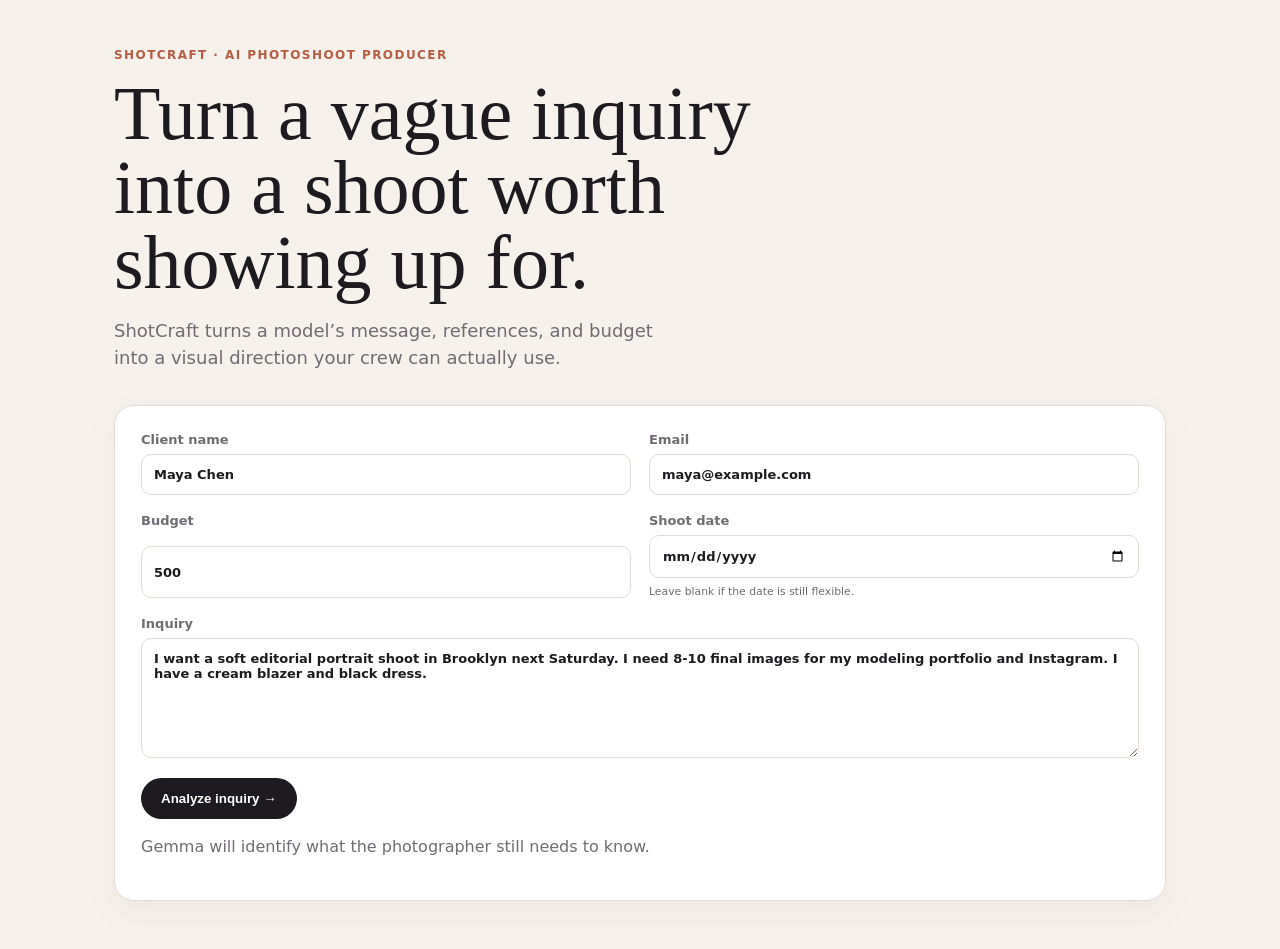
==== static/index.html @ bf741c47 "Build ShotCraft end-to-end inquiry and planning flow" ====
<!doctype html>
<html lang="en">
<head>
  <meta charset="utf-8"><meta name="viewport" content="width=device-width,initial-scale=1">
  <title>ShotCraft — from inquiry to shoot</title>
  <style>
    :root{--ink:#1d1b20;--muted:#716b73;--cream:#f6f1eb;--accent:#b75d42;--line:#e5ddd5}
    *{box-sizing:border-box}body{margin:0;background:var(--cream);color:var(--ink);font:16px system-ui,-apple-system,sans-serif}
    main{max-width:1100px;margin:auto;padding:48px 24px}.eyebrow{color:var(--accent);font-weight:700;letter-spacing:.12em;text-transform:uppercase;font-size:12px}
    h1{font:clamp(42px,7vw,76px) Georgia,serif;line-height:.98;max-width:700px;margin:14px 0}.lead{color:var(--muted);max-width:570px;font-size:18px;line-height:1.5}
    .panel{background:#fff;border:1px solid var(--line);border-radius:20px;padding:26px;margin-top:34px;box-shadow:0 12px 35px #5c39200d}.grid{display:grid;grid-template-columns:1fr 1fr;gap:18px}label{display:grid;gap:7px;color:var(--muted);font-size:13px;font-weight:600}input,textarea{border:1px solid var(--line);border-radius:10px;padding:12px;font:inherit;color:var(--ink)}textarea{min-height:120px;resize:vertical}.full{grid-column:1/-1}
    button{border:0;border-radius:999px;background:var(--ink);color:#fff;padding:13px 20px;font-weight:700;cursor:pointer;margin-top:20px}button:disabled{opacity:.55}.status{margin:18px 0;color:var(--muted)}.results{display:none}.tiles{display:grid;grid-template-columns:repeat(2,1fr);gap:16px}.tile{border-radius:14px;overflow:hidden;background:#eee}.tile img{display:block;width:100%;aspect-ratio:1;object-fit:cover}.tile figcaption{padding:12px;background:#fff;font-weight:650}.brief{white-space:pre-wrap;color:var(--muted);line-height:1.5}
    @media(max-width:700px){.grid,.tiles{grid-template-columns:1fr}.full{grid-column:auto}}
  </style>
</head>
<body><main>
  <div class="eyebrow">ShotCraft · AI photoshoot producer</div>
  <h1>Turn a vague inquiry into a shoot worth showing up for.</h1>
  <p class="lead">ShotCraft turns a model’s message, references, and budget into a visual direction your crew can actually use.</p>
  <section class="panel">
    <div class="grid"><label>Client name<input id="name" value="Maya Chen"></label><label>Email<input id="email" value="maya@example.com" type="email"></label><label>Budget<input id="budget" value="500" type="number"></label><label>Shoot date<input id="date" type="date"><small style="color:var(--muted);font-weight:400">Leave blank if the date is still flexible.</small></label><label class="full">Inquiry<textarea id="message">I want a soft editorial portrait shoot in Brooklyn next Saturday. I need 8-10 final images for my modeling portfolio and Instagram. I have a cream blazer and black dress.</textarea></label></div>
    <button id="go">Analyze inquiry →</button><div class="status" id="status">Gemma will identify what the photographer still needs to know.</div>
    <div id="questions" style="display:none;margin-top:18px"><div id="questionList" style="color:var(--muted);line-height:1.6;margin-bottom:12px"></div><label>Client answers<textarea id="answers" placeholder="Answer the questions above, or add any extra details…"></textarea></label><button id="continue">Create brief and moodboard →</button></div>
  </section>
  <section class="panel results" id="results"><div class="eyebrow">Your visual direction</div><h2 id="title"></h2><p class="brief" id="summary"></p><div class="tiles" id="tiles"></div></section>
  <section class="panel" id="briefReview" style="display:none"><div class="eyebrow">Review before rendering</div><h2 id="briefTitle"></h2><p class="brief" id="briefText"></p><button id="approve">Approve and generate moodboard →</button></section>
</main><script>
const $=id=>document.getElementById(id); let inquiry, analysis;
async function analyze(){ $('go').disabled=true;$('status').textContent='Analyzing the inquiry…'; inquiry={client_name:$('name').value,client_email:$('email').value,message:$('message').value,budget:Number($('budget').value)||null,shoot_date:$('date').value||null,reference_images:[]}; try{const r=await fetch('/api/inquiries/analyze',{method:'POST',headers:{'Content-Type':'application/json'},body:JSON.stringify(inquiry)});if(!r.ok)throw Error(await r.text());analysis=await r.json();const qs=analysis.questions?.length?analysis.questions:analysis.missing_information; $('status').textContent=analysis.summary; $('questions').style.display='block'; $('questionList').innerHTML=qs.length?'<strong>ShotCraft needs to clarify:</strong><ol>'+qs.map(q=>`<li>${q}</li>`).join('')+'</ol>':'<strong>No clarification needed.</strong>'; $('answers').placeholder=qs.length?'Answer the questions above, or add any extra details…':'Add any final details for the photographer…'; $('go').style.display='none'}catch(e){$('status').textContent='Could not analyze: '+e.message;$('go').disabled=false}}
let creativeBrief;
async function build(){ $('continue').disabled=true;$('status').textContent='Creating your creative brief…'; const client_answers={details:$('answers').value}; try{const b=await fetch('/api/inquiries/brief',{method:'POST',headers:{'Content-Type':'application/json'},body:JSON.stringify({inquiry,client_answers})});if(!b.ok)throw Error(await b.text());creativeBrief=await b.json();$('briefTitle').textContent=creativeBrief.concept_name;$('briefText').textContent=`${creativeBrief.creative_summary}\n\nLocation: ${creativeBrief.location_direction}\nLighting: ${creativeBrief.lighting_direction}\nPosing: ${creativeBrief.posing_direction}\nWardrobe: ${creativeBrief.wardrobe_direction}\nDeliverables: ${creativeBrief.deliverables.join(', ')}\nBudget: ${creativeBrief.budget_notes}`;$('briefReview').style.display='block';$('questions').style.display='none';$('status').textContent='Review the brief, then approve it to render images.'}catch(e){$('status').textContent='Could not create brief: '+e.message;$('continue').disabled=false}}
async function approve(){ $('approve').disabled=true;$('status').textContent='Rendering four visual references…'; try{const r=await fetch('/api/moodboards/create-and-generate',{method:'POST',headers:{'Content-Type':'application/json'},body:JSON.stringify({brief:creativeBrief})});if(!r.ok)throw Error(await r.text());const d=await r.json();$('title').textContent=d.moodboard.title;$('summary').textContent=d.moodboard.creative_direction;$('tiles').innerHTML=d.generated.tiles.map(t=>`<figure class="tile"><img src="${t.image_url}" alt="${t.title}"><figcaption>${t.title}</figcaption></figure>`).join('');$('results').style.display='block';$('status').textContent='Moodboard ready.'}catch(e){$('status').textContent='Could not generate: '+e.message;$('approve').disabled=false}}
$('go').onclick=analyze; $('continue').onclick=build; $('approve').onclick=approve;
</script></body></html>
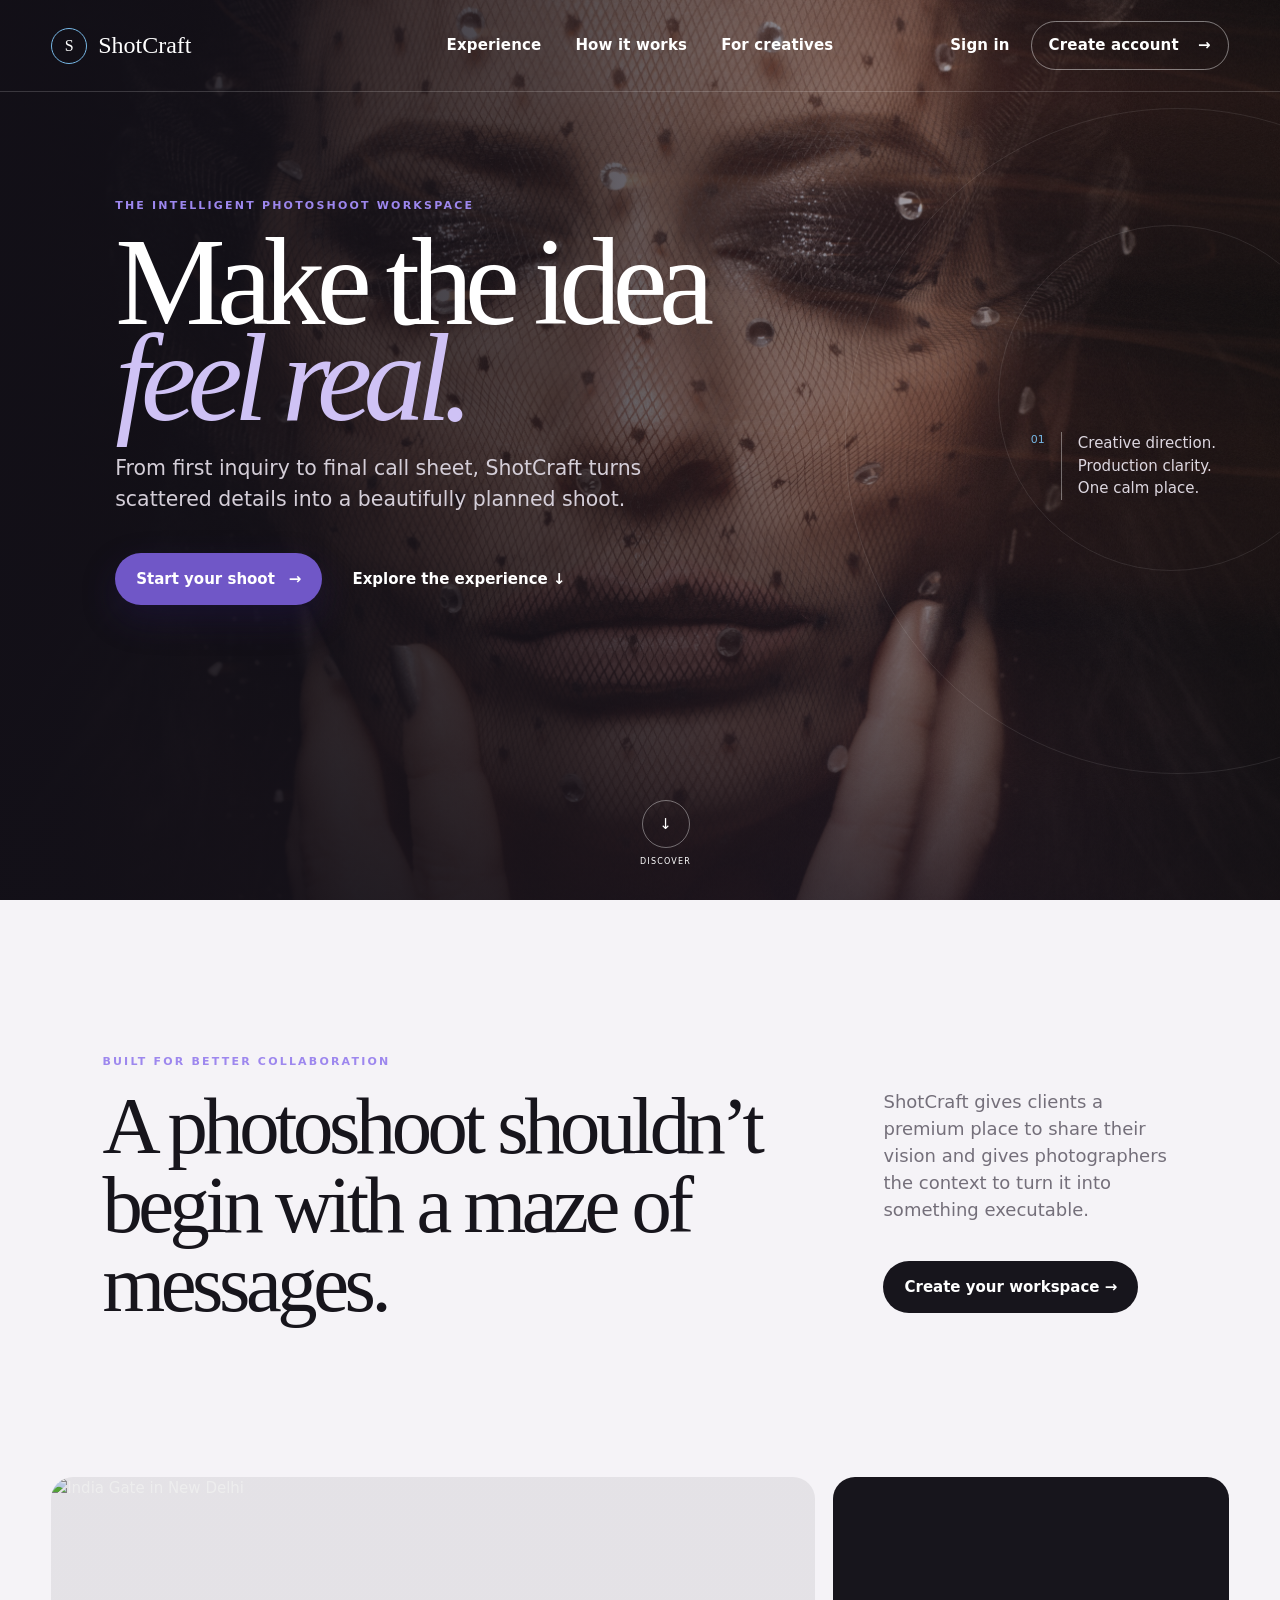
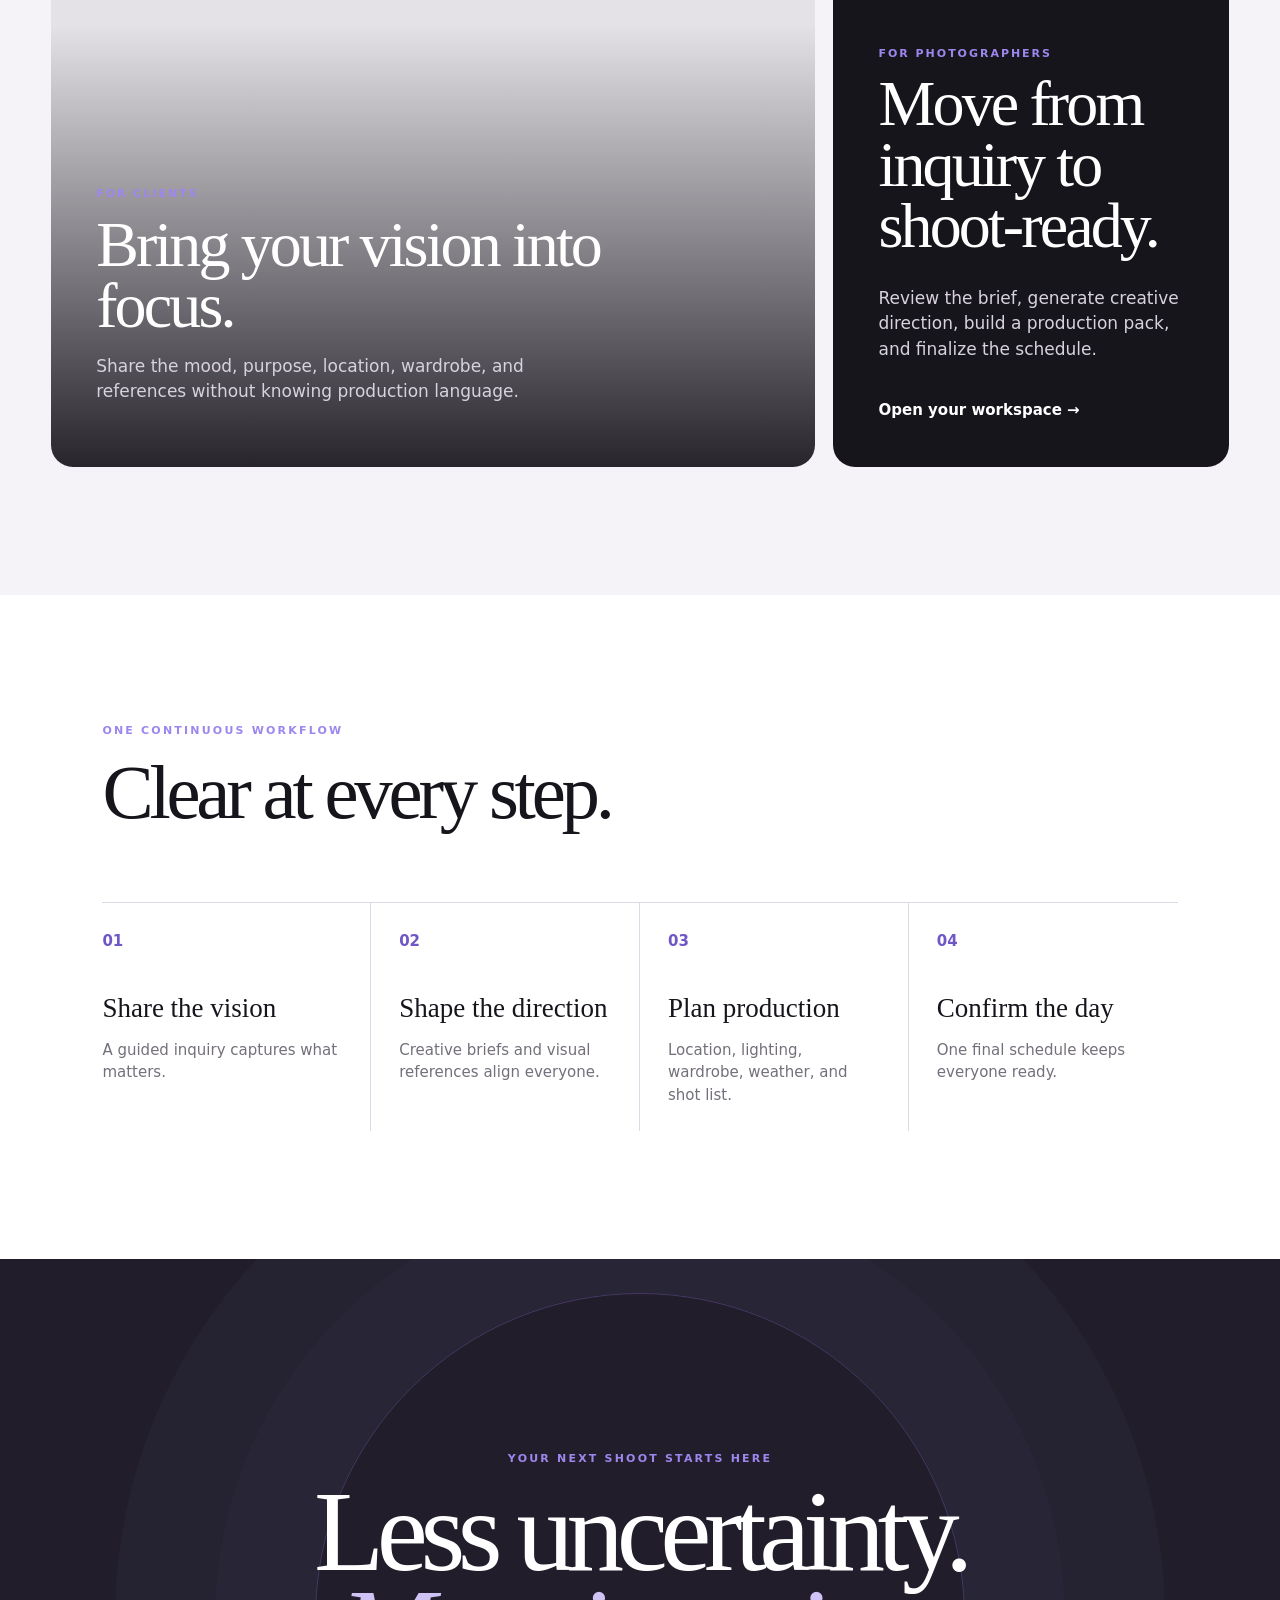
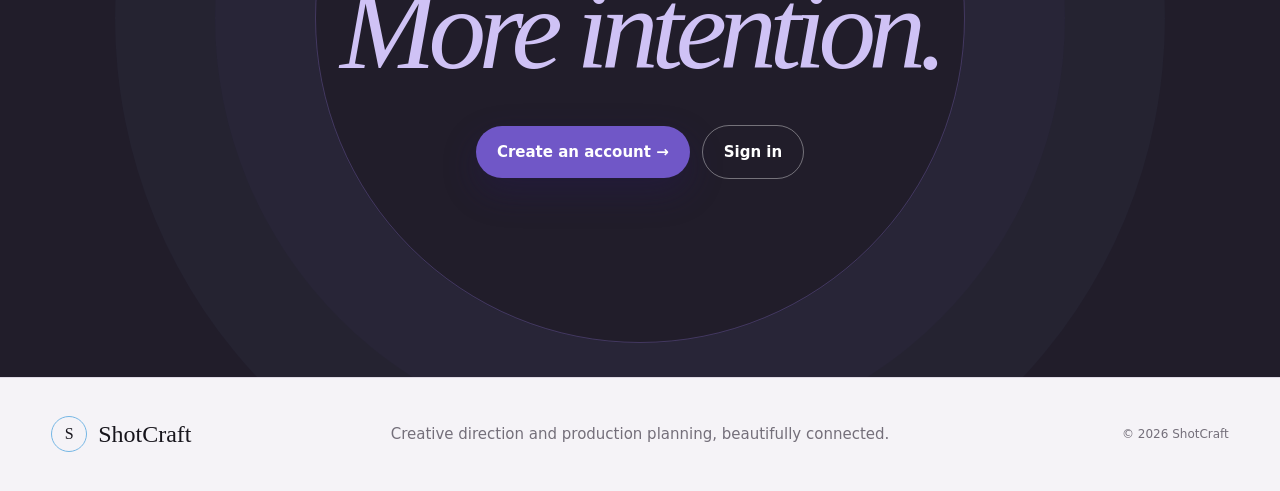
==== commit c4f3e168: "Client and Photographer workspace restructuring with new landing page" ====
--- a/static/index.html
+++ b/static/index.html
@@ -1,34 +1,8 @@
-<!doctype html>
-<html lang="en">
-<head>
-  <meta charset="utf-8"><meta name="viewport" content="width=device-width,initial-scale=1">
-  <title>ShotCraft — from inquiry to shoot</title>
-  <style>
-    :root{--ink:#1d1b20;--muted:#716b73;--cream:#f6f1eb;--accent:#b75d42;--line:#e5ddd5}
-    *{box-sizing:border-box}body{margin:0;background:var(--cream);color:var(--ink);font:16px system-ui,-apple-system,sans-serif}
-    main{max-width:1100px;margin:auto;padding:48px 24px}.eyebrow{color:var(--accent);font-weight:700;letter-spacing:.12em;text-transform:uppercase;font-size:12px}
-    h1{font:clamp(42px,7vw,76px) Georgia,serif;line-height:.98;max-width:700px;margin:14px 0}.lead{color:var(--muted);max-width:570px;font-size:18px;line-height:1.5}
-    .panel{background:#fff;border:1px solid var(--line);border-radius:20px;padding:26px;margin-top:34px;box-shadow:0 12px 35px #5c39200d}.grid{display:grid;grid-template-columns:1fr 1fr;gap:18px}label{display:grid;gap:7px;color:var(--muted);font-size:13px;font-weight:600}input,textarea{border:1px solid var(--line);border-radius:10px;padding:12px;font:inherit;color:var(--ink)}textarea{min-height:120px;resize:vertical}.full{grid-column:1/-1}
-    button{border:0;border-radius:999px;background:var(--ink);color:#fff;padding:13px 20px;font-weight:700;cursor:pointer;margin-top:20px}button:disabled{opacity:.55}.status{margin:18px 0;color:var(--muted)}.results{display:none}.tiles{display:grid;grid-template-columns:repeat(2,1fr);gap:16px}.tile{border-radius:14px;overflow:hidden;background:#eee}.tile img{display:block;width:100%;aspect-ratio:1;object-fit:cover}.tile figcaption{padding:12px;background:#fff;font-weight:650}.brief{white-space:pre-wrap;color:var(--muted);line-height:1.5}
-    @media(max-width:700px){.grid,.tiles{grid-template-columns:1fr}.full{grid-column:auto}}
-  </style>
-</head>
-<body><main>
-  <div class="eyebrow">ShotCraft · AI photoshoot producer</div>
-  <h1>Turn a vague inquiry into a shoot worth showing up for.</h1>
-  <p class="lead">ShotCraft turns a model’s message, references, and budget into a visual direction your crew can actually use.</p>
-  <section class="panel">
-    <div class="grid"><label>Client name<input id="name" value="Maya Chen"></label><label>Email<input id="email" value="maya@example.com" type="email"></label><label>Budget<input id="budget" value="500" type="number"></label><label>Shoot date<input id="date" type="date"><small style="color:var(--muted);font-weight:400">Leave blank if the date is still flexible.</small></label><label class="full">Inquiry<textarea id="message">I want a soft editorial portrait shoot in Brooklyn next Saturday. I need 8-10 final images for my modeling portfolio and Instagram. I have a cream blazer and black dress.</textarea></label></div>
-    <button id="go">Analyze inquiry →</button><div class="status" id="status">Gemma will identify what the photographer still needs to know.</div>
-    <div id="questions" style="display:none;margin-top:18px"><div id="questionList" style="color:var(--muted);line-height:1.6;margin-bottom:12px"></div><label>Client answers<textarea id="answers" placeholder="Answer the questions above, or add any extra details…"></textarea></label><button id="continue">Create brief and moodboard →</button></div>
-  </section>
-  <section class="panel results" id="results"><div class="eyebrow">Your visual direction</div><h2 id="title"></h2><p class="brief" id="summary"></p><div class="tiles" id="tiles"></div></section>
-  <section class="panel" id="briefReview" style="display:none"><div class="eyebrow">Review before rendering</div><h2 id="briefTitle"></h2><p class="brief" id="briefText"></p><button id="approve">Approve and generate moodboard →</button></section>
-</main><script>
-const $=id=>document.getElementById(id); let inquiry, analysis;
-async function analyze(){ $('go').disabled=true;$('status').textContent='Analyzing the inquiry…'; inquiry={client_name:$('name').value,client_email:$('email').value,message:$('message').value,budget:Number($('budget').value)||null,shoot_date:$('date').value||null,reference_images:[]}; try{const r=await fetch('/api/inquiries/analyze',{method:'POST',headers:{'Content-Type':'application/json'},body:JSON.stringify(inquiry)});if(!r.ok)throw Error(await r.text());analysis=await r.json();const qs=analysis.questions?.length?analysis.questions:analysis.missing_information; $('status').textContent=analysis.summary; $('questions').style.display='block'; $('questionList').innerHTML=qs.length?'<strong>ShotCraft needs to clarify:</strong><ol>'+qs.map(q=>`<li>${q}</li>`).join('')+'</ol>':'<strong>No clarification needed.</strong>'; $('answers').placeholder=qs.length?'Answer the questions above, or add any extra details…':'Add any final details for the photographer…'; $('go').style.display='none'}catch(e){$('status').textContent='Could not analyze: '+e.message;$('go').disabled=false}}
-let creativeBrief;
-async function build(){ $('continue').disabled=true;$('status').textContent='Creating your creative brief…'; const client_answers={details:$('answers').value}; try{const b=await fetch('/api/inquiries/brief',{method:'POST',headers:{'Content-Type':'application/json'},body:JSON.stringify({inquiry,client_answers})});if(!b.ok)throw Error(await b.text());creativeBrief=await b.json();$('briefTitle').textContent=creativeBrief.concept_name;$('briefText').textContent=`${creativeBrief.creative_summary}\n\nLocation: ${creativeBrief.location_direction}\nLighting: ${creativeBrief.lighting_direction}\nPosing: ${creativeBrief.posing_direction}\nWardrobe: ${creativeBrief.wardrobe_direction}\nDeliverables: ${creativeBrief.deliverables.join(', ')}\nBudget: ${creativeBrief.budget_notes}`;$('briefReview').style.display='block';$('questions').style.display='none';$('status').textContent='Review the brief, then approve it to render images.'}catch(e){$('status').textContent='Could not create brief: '+e.message;$('continue').disabled=false}}
-async function approve(){ $('approve').disabled=true;$('status').textContent='Rendering four visual references…'; try{const r=await fetch('/api/moodboards/create-and-generate',{method:'POST',headers:{'Content-Type':'application/json'},body:JSON.stringify({brief:creativeBrief})});if(!r.ok)throw Error(await r.text());const d=await r.json();$('title').textContent=d.moodboard.title;$('summary').textContent=d.moodboard.creative_direction;$('tiles').innerHTML=d.generated.tiles.map(t=>`<figure class="tile"><img src="${t.image_url}" alt="${t.title}"><figcaption>${t.title}</figcaption></figure>`).join('');$('results').style.display='block';$('status').textContent='Moodboard ready.'}catch(e){$('status').textContent='Could not generate: '+e.message;$('approve').disabled=false}}
-$('go').onclick=analyze; $('continue').onclick=build; $('approve').onclick=approve;
-</script></body></html>
+<!doctype html><html lang="en"><head><meta charset="utf-8"><meta name="viewport" content="width=device-width,initial-scale=1"><meta name="description" content="ShotCraft turns a photoshoot idea into a visual direction, production plan, and confirmed session."><title>ShotCraft — Shape the shoot before shoot day</title><link rel="stylesheet" href="/static/landing.css"></head><body>
+<header class="site-header"><a class="logo" href="#top" aria-label="ShotCraft home"><span class="logo-mark">S</span><span>ShotCraft</span></a><nav aria-label="Main navigation"><a href="#experience">Experience</a><a href="#workflow">How it works</a><a href="#for-creatives">For creatives</a></nav><div class="auth-links"><a class="signin" href="/auth?mode=login">Sign in</a><a class="signup" href="/auth?mode=signup">Create account <span>→</span></a></div></header>
+<main id="top"><section class="hero" aria-labelledby="hero-title"><img class="hero-image" src="https://images.unsplash.com/photo-1506146332389-18140dc7b2fb?auto=format&fit=crop&w=2200&q=90" alt="Seattle skyline at dusk"><div class="hero-wash"></div><div class="hero-orbit one"></div><div class="hero-orbit two"></div><div class="hero-copy"><p class="eyebrow">The intelligent photoshoot workspace</p><h1 id="hero-title">Make the idea<br><em>feel real.</em></h1><p class="hero-lede">From first inquiry to final call sheet, ShotCraft turns scattered details into a beautifully planned shoot.</p><div class="hero-actions"><a class="button primary" href="/auth?mode=signup">Start your shoot <span>→</span></a><a class="text-link" href="#experience">Explore the experience <span>↓</span></a></div></div><aside class="hero-note"><span>01</span><p>Creative direction.<br>Production clarity.<br>One calm place.</p></aside><a class="scroll" href="#experience" aria-label="Scroll to discover"><span>↓</span><small>Discover</small></a></section>
+<section class="statement" id="experience"><div><p class="eyebrow">Built for better collaboration</p><h2>A photoshoot shouldn’t begin with a maze of messages.</h2></div><div class="statement-copy"><p>ShotCraft gives clients a premium place to share their vision and gives photographers the context to turn it into something executable.</p><a class="button dark" href="/auth?mode=signup">Create your workspace →</a></div></section>
+<section class="feature-grid" id="for-creatives"><article class="feature feature-photo"><img src="https://images.unsplash.com/photo-1587474260584-136574528ed5?auto=format&fit=crop&w=1400&q=88" alt="India Gate in New Delhi"><div class="shade"></div><div><span>For clients</span><h3>Bring your vision into focus.</h3><p>Share the mood, purpose, location, wardrobe, and references without knowing production language.</p></div></article><article class="feature feature-ink"><span>For photographers</span><h3>Move from inquiry to shoot-ready.</h3><p>Review the brief, generate creative direction, build a production pack, and finalize the schedule.</p><a href="/auth?mode=login">Open your workspace →</a></article></section>
+<section class="workflow" id="workflow"><div class="workflow-head"><div><p class="eyebrow">One continuous workflow</p><h2>Clear at every step.</h2></div></div><ol><li><b>01</b><h3>Share the vision</h3><p>A guided inquiry captures what matters.</p></li><li><b>02</b><h3>Shape the direction</h3><p>Creative briefs and visual references align everyone.</p></li><li><b>03</b><h3>Plan production</h3><p>Location, lighting, wardrobe, weather, and shot list.</p></li><li><b>04</b><h3>Confirm the day</h3><p>One final schedule keeps everyone ready.</p></li></ol></section>
+<section class="closing"><div class="closing-ring"></div><p class="eyebrow">Your next shoot starts here</p><h2>Less uncertainty.<br><em>More intention.</em></h2><div><a class="button primary" href="/auth?mode=signup">Create an account →</a><a class="button ghost" href="/auth?mode=login">Sign in</a></div></section></main>
+<footer><a class="logo" href="#top"><span class="logo-mark">S</span><span>ShotCraft</span></a><p>Creative direction and production planning, beautifully connected.</p><span>© 2026 ShotCraft</span></footer></body></html>
--- a/static/landing.css
+++ b/static/landing.css
@@ -0,0 +1,3 @@
+:root{--ink:#17151c;--paper:#f5f3f7;--white:#fff;--iris:#7057c7;--iris-light:#9d87ee;--sky:#76b7e5;--muted:#746f7a;--line:#ded9e4}*{box-sizing:border-box}html{scroll-behavior:smooth}body{margin:0;background:var(--paper);color:var(--ink);font:15px/1.5 Inter,ui-sans-serif,system-ui,sans-serif}.site-header{position:absolute;z-index:10;top:0;left:0;width:100%;height:92px;padding:0 clamp(24px,4vw,70px);display:grid;grid-template-columns:1fr auto 1fr;align-items:center;color:#fff;border-bottom:1px solid #ffffff2b}.logo{display:inline-flex;align-items:center;gap:11px;color:inherit;text-decoration:none;font:500 24px Georgia,serif}.logo-mark{width:36px;height:36px;display:grid;place-items:center;border:1px solid var(--sky);border-radius:50%;font:16px Georgia}.site-header nav{display:flex;gap:34px}.site-header nav a,.auth-links a{color:inherit;text-decoration:none;font-size:12px;font-weight:750}.auth-links{justify-self:end;display:flex;align-items:center;gap:21px}.signup{padding:12px 17px;border:1px solid #ffffff70;border-radius:999px}.signup span,.button span{margin-left:14px}.hero{position:relative;min-height:100svh;overflow:hidden;background:#15131a;color:#fff}.hero-image,.hero-wash{position:absolute;inset:0;width:100%;height:100%}.hero-image{object-fit:cover;filter:saturate(.7)}.hero-wash{background:linear-gradient(90deg,#131018f2 0%,#17121bb8 43%,#21182d5e 73%,#1110169c),linear-gradient(0deg,#121016b5,#1210160d 50%)}.hero-copy{position:relative;z-index:2;width:min(760px,72vw);padding:clamp(180px,22vh,260px) 0 110px clamp(24px,9vw,150px)}.eyebrow{margin:0;color:var(--iris-light);font-size:11px;font-weight:850;letter-spacing:.2em;text-transform:uppercase}.hero h1{margin:19px 0 26px;font:500 clamp(68px,9.7vw,148px)/.78 Georgia,serif;letter-spacing:-.07em}.hero h1 em,.closing h2 em{color:#cfc2f5;font-weight:400}.hero-lede{max-width:560px;color:#d4ced8;font-size:clamp(17px,1.6vw,22px)}.hero-actions{display:flex;align-items:center;gap:30px;margin-top:38px}.button{display:inline-flex;align-items:center;justify-content:center;padding:15px 21px;border-radius:999px;text-decoration:none;font-weight:800}.button.primary{background:var(--iris);color:#fff;box-shadow:0 14px 35px #26175955}.button.primary:hover{background:#5b43b1}.text-link{color:#fff;text-decoration:none;font-weight:700}.hero-note{position:absolute;right:clamp(25px,5vw,75px);top:48%;z-index:2;display:flex;gap:16px;color:#ddd7e0}.hero-note span{color:var(--sky);font-size:11px}.hero-note p{margin:0;padding-left:16px;border-left:1px solid #ffffff60}.scroll{position:absolute;z-index:2;bottom:32px;left:50%;display:grid;place-items:center;color:#fff;text-decoration:none}.scroll span{width:48px;height:48px;display:grid;place-items:center;border:1px solid #ffffff60;border-radius:50%}.scroll small{margin-top:8px;text-transform:uppercase;letter-spacing:.15em;font-size:8px}.hero-orbit{position:absolute;border:1px solid #ffffff17;border-radius:50%}.hero-orbit.one{width:52vw;height:52vw;right:-18vw;top:12vh}.hero-orbit.two{width:27vw;height:27vw;right:-5vw;top:25vh}.statement{padding:clamp(85px,12vw,170px) max(24px,8vw);display:grid;grid-template-columns:1.5fr .65fr;gap:8vw;align-items:end}.statement h2{max-width:890px;margin:16px 0 0;font:500 clamp(45px,6.3vw,92px)/.98 Georgia;letter-spacing:-.055em}.statement-copy{padding-bottom:10px}.statement-copy p{color:var(--muted);font-size:18px}.button.dark{margin-top:20px;background:var(--ink);color:#fff}.feature-grid{padding:0 max(24px,4vw) clamp(90px,10vw,150px);display:grid;grid-template-columns:1.45fr .75fr;gap:18px}.feature{position:relative;min-height:590px;border-radius:22px;overflow:hidden;padding:45px;display:flex;flex-direction:column;justify-content:flex-end}.feature-photo{color:#fff}.feature-photo img,.feature-photo .shade{position:absolute;inset:0;width:100%;height:100%}.feature-photo img{object-fit:cover}.feature-photo .shade{background:linear-gradient(0deg,#131018e8,#13101813 75%)}.feature>div{position:relative}.feature span{color:var(--iris-light);font-size:11px;font-weight:850;letter-spacing:.18em;text-transform:uppercase}.feature h3{max-width:650px;margin:12px 0;font:500 clamp(40px,5vw,72px)/.95 Georgia;letter-spacing:-.045em}.feature p{max-width:520px;color:#d8d2dc;font-size:17px}.feature-ink{background:var(--ink);color:#fff}.feature-ink a{margin-top:20px;color:#fff;text-decoration:none;font-weight:800}.workflow{padding:clamp(85px,10vw,140px) max(24px,8vw);background:#fff}.workflow h2{margin:10px 0 0;font:500 clamp(48px,6vw,82px) Georgia;letter-spacing:-.055em}.workflow ol{list-style:none;padding:0;margin:65px 0 0;display:grid;grid-template-columns:repeat(4,1fr);border-top:1px solid var(--line)}.workflow li{padding:27px 28px 10px 0;border-right:1px solid var(--line)}.workflow li+li{padding-left:28px}.workflow li:last-child{border-right:0}.workflow li b{color:var(--iris)}.workflow li h3{font:500 27px Georgia;margin:40px 0 12px}.workflow li p{color:var(--muted)}.closing{position:relative;overflow:hidden;padding:clamp(110px,15vw,210px) 24px;text-align:center;background:#211d2a;color:#fff}.closing h2{position:relative;margin:15px 0 40px;font:500 clamp(65px,9vw,130px)/.85 Georgia;letter-spacing:-.065em}.closing .button{margin:6px}.button.ghost{border:1px solid #ffffff60;color:#fff}.closing-ring{position:absolute;width:650px;height:650px;left:calc(50% - 325px);top:calc(50% - 325px);border:1px solid #9178dd4d;border-radius:50%;box-shadow:0 0 0 100px #7057c70a,0 0 0 200px #76b7e50a}footer{padding:30px max(24px,4vw);display:grid;grid-template-columns:1fr auto 1fr;align-items:center;border-top:1px solid var(--line)}footer p{color:var(--muted)}footer>span{justify-self:end;color:var(--muted);font-size:12px}@media(max-width:850px){.site-header{grid-template-columns:1fr auto;height:75px}.site-header nav{display:none}.auth-links .signin{display:none}.hero-copy{width:100%;padding-left:24px;padding-right:24px}.hero-note{display:none}.statement,.feature-grid{grid-template-columns:1fr}.feature{min-height:500px}.workflow ol{grid-template-columns:1fr 1fr}.workflow li:nth-child(2){border-right:0}.workflow li:nth-child(-n+2){border-bottom:1px solid var(--line)}footer{grid-template-columns:1fr;gap:12px}footer>span{justify-self:start}}@media(max-width:560px){.hero h1{font-size:64px}.hero-actions{align-items:flex-start;flex-direction:column}.statement{padding-left:24px;padding-right:24px}.statement h2{font-size:48px}.feature{padding:28px;min-height:440px}.workflow ol{grid-template-columns:1fr}.workflow li,.workflow li+li{padding:24px 0;border-right:0;border-bottom:1px solid var(--line)}.workflow li h3{margin-top:18px}.closing h2{font-size:61px}}
+/* Refined landing hero and more legible primary navigation. */
+.site-header nav a,.auth-links a{font-size:15px;letter-spacing:.01em}.hero-image{content:url('/static/landing/pexels-inna-mykytas-16763015.jpg');object-position:center 38%}
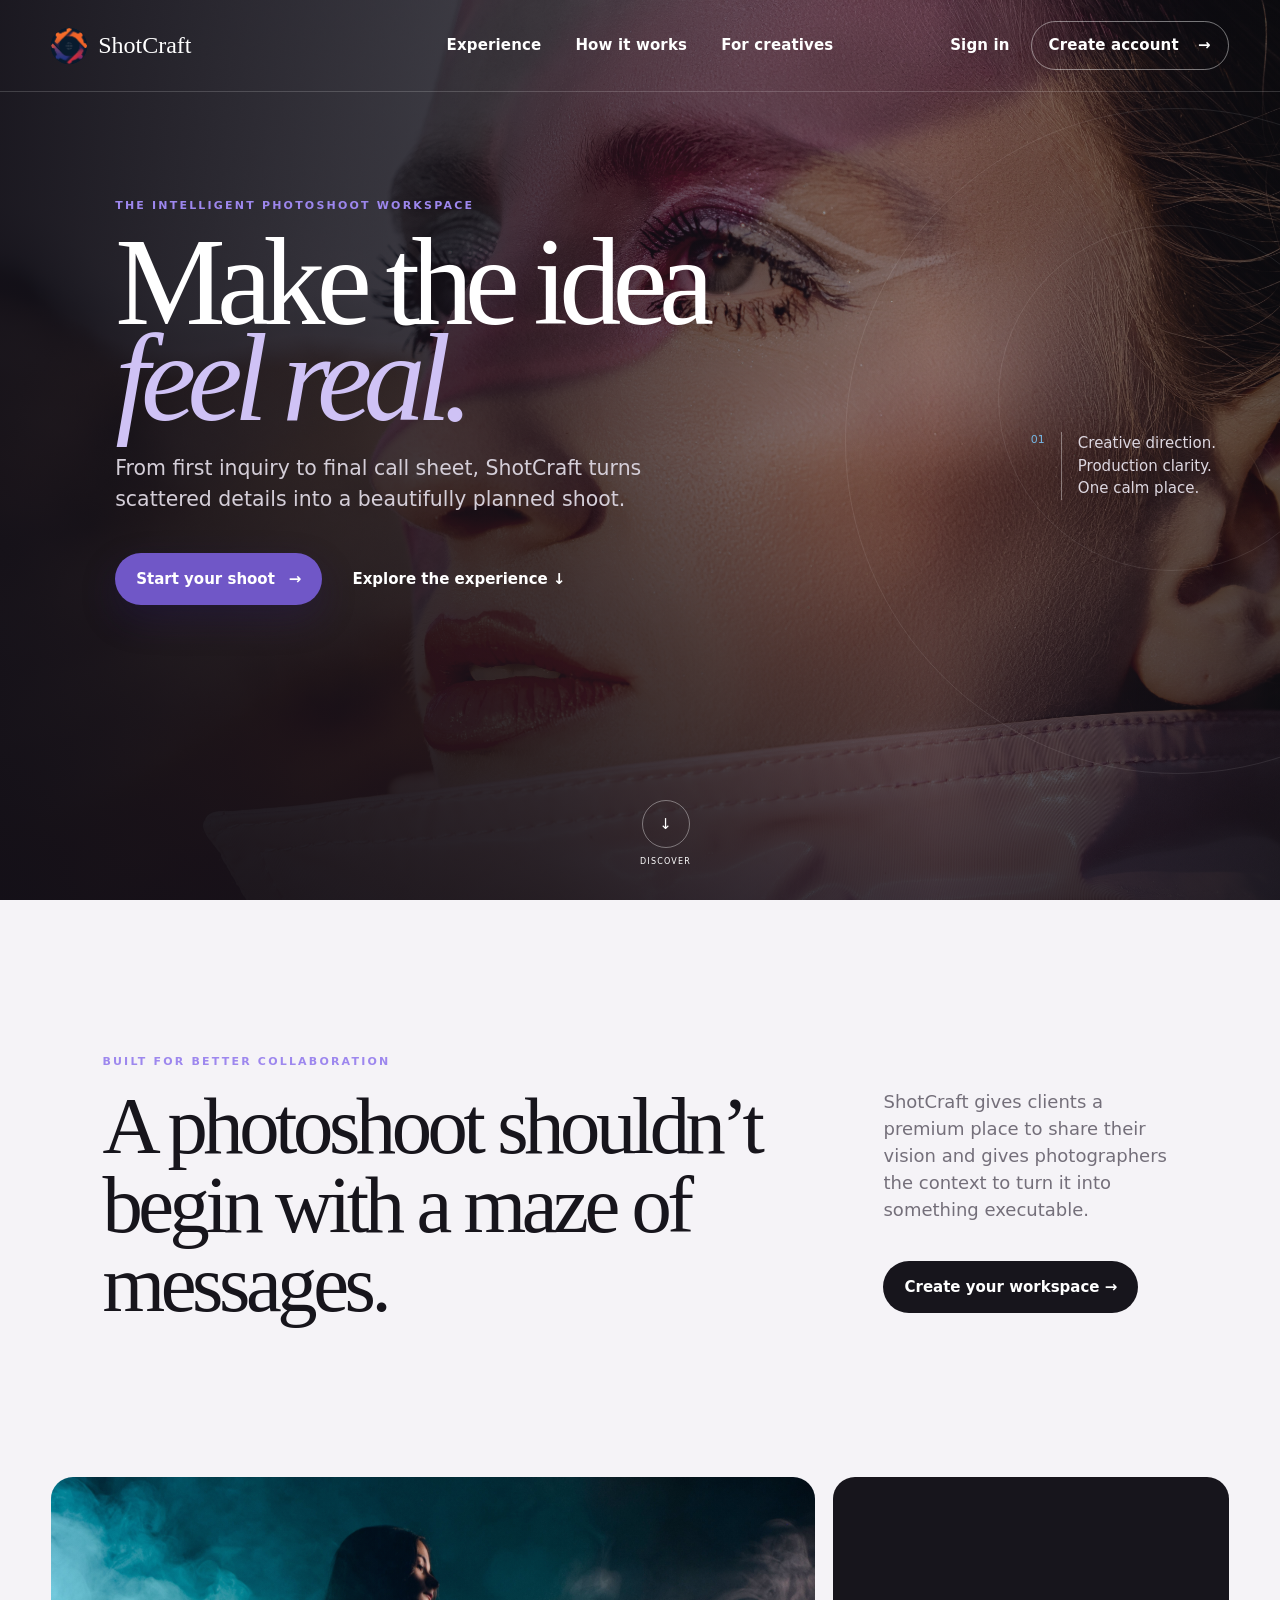
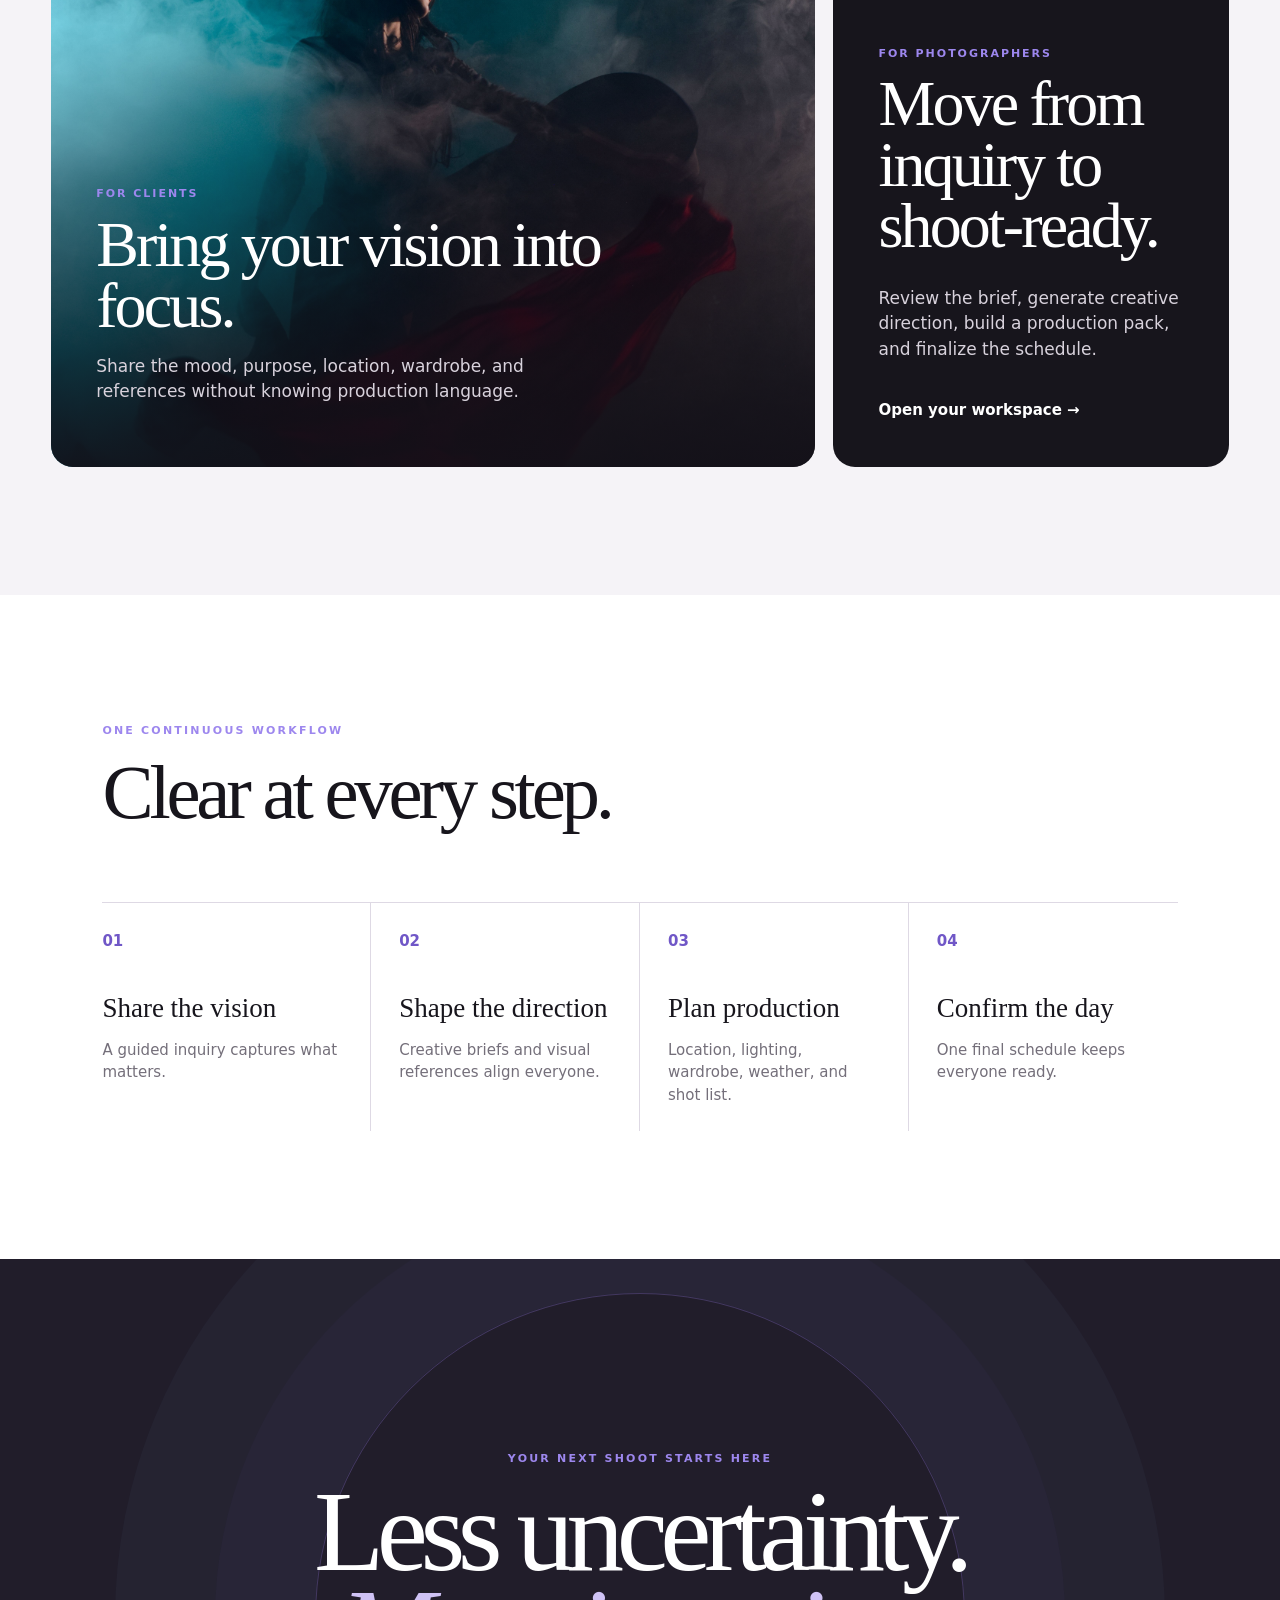
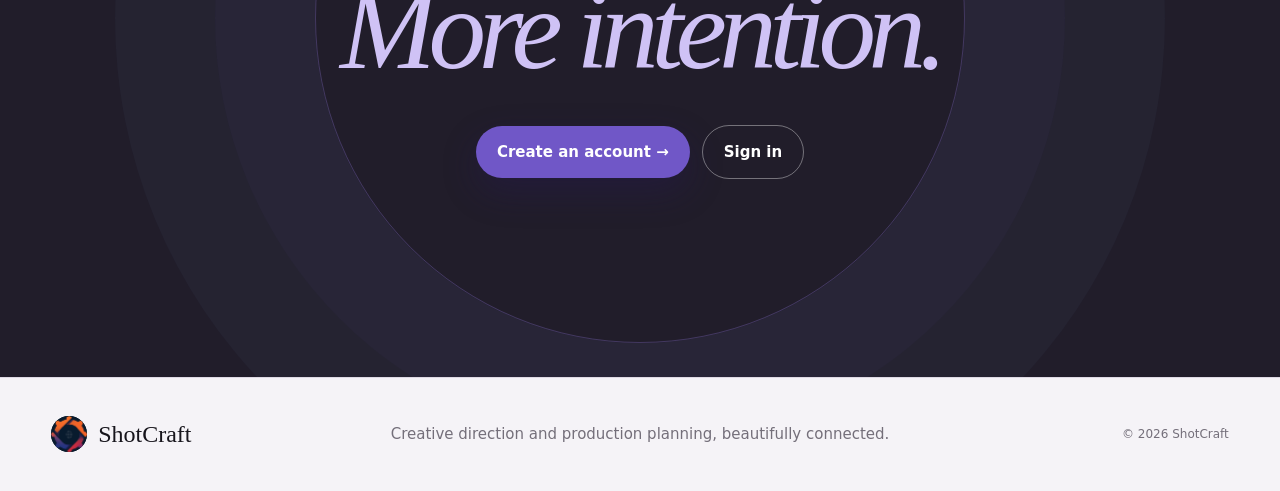
==== commit e59e585e: "UI polish and features merge, improved user experience and AI produer" ====
--- a/static/index.html
+++ b/static/index.html
@@ -1,8 +1,8 @@
-<!doctype html><html lang="en"><head><meta charset="utf-8"><meta name="viewport" content="width=device-width,initial-scale=1"><meta name="description" content="ShotCraft turns a photoshoot idea into a visual direction, production plan, and confirmed session."><title>ShotCraft — Shape the shoot before shoot day</title><link rel="stylesheet" href="/static/landing.css"></head><body>
-<header class="site-header"><a class="logo" href="#top" aria-label="ShotCraft home"><span class="logo-mark">S</span><span>ShotCraft</span></a><nav aria-label="Main navigation"><a href="#experience">Experience</a><a href="#workflow">How it works</a><a href="#for-creatives">For creatives</a></nav><div class="auth-links"><a class="signin" href="/auth?mode=login">Sign in</a><a class="signup" href="/auth?mode=signup">Create account <span>→</span></a></div></header>
+<!doctype html><html lang="en"><head><meta charset="utf-8"><meta name="viewport" content="width=device-width,initial-scale=1"><meta name="description" content="ShotCraft turns a photoshoot idea into a visual direction, production plan, and confirmed session."><title>ShotCraft — Shape the shoot before shoot day</title><link rel="stylesheet" href="/static/landing.css"><style>.logo-mark.logo-image{position:relative;overflow:hidden;border:0;background:#071a2a;isolation:isolate}.logo-mark.logo-image img{position:absolute;top:50%;left:50%;display:block;width:172%;height:172%;max-width:none;object-fit:cover;transform:translate(-50%,-50%)}</style></head><body>
+<header class="site-header"><a class="logo" href="#top" aria-label="ShotCraft home"><span class="logo-mark logo-image"><img src="/static/brand/shotcraft-mark.png" alt=""></span><span>ShotCraft</span></a><nav aria-label="Main navigation"><a href="#experience">Experience</a><a href="#workflow">How it works</a><a href="#for-creatives">For creatives</a></nav><div class="auth-links"><a class="signin" href="/auth?mode=login">Sign in</a><a class="signup" href="/auth?mode=signup">Create account <span>→</span></a></div></header>
 <main id="top"><section class="hero" aria-labelledby="hero-title"><img class="hero-image" src="https://images.unsplash.com/photo-1506146332389-18140dc7b2fb?auto=format&fit=crop&w=2200&q=90" alt="Seattle skyline at dusk"><div class="hero-wash"></div><div class="hero-orbit one"></div><div class="hero-orbit two"></div><div class="hero-copy"><p class="eyebrow">The intelligent photoshoot workspace</p><h1 id="hero-title">Make the idea<br><em>feel real.</em></h1><p class="hero-lede">From first inquiry to final call sheet, ShotCraft turns scattered details into a beautifully planned shoot.</p><div class="hero-actions"><a class="button primary" href="/auth?mode=signup">Start your shoot <span>→</span></a><a class="text-link" href="#experience">Explore the experience <span>↓</span></a></div></div><aside class="hero-note"><span>01</span><p>Creative direction.<br>Production clarity.<br>One calm place.</p></aside><a class="scroll" href="#experience" aria-label="Scroll to discover"><span>↓</span><small>Discover</small></a></section>
 <section class="statement" id="experience"><div><p class="eyebrow">Built for better collaboration</p><h2>A photoshoot shouldn’t begin with a maze of messages.</h2></div><div class="statement-copy"><p>ShotCraft gives clients a premium place to share their vision and gives photographers the context to turn it into something executable.</p><a class="button dark" href="/auth?mode=signup">Create your workspace →</a></div></section>
 <section class="feature-grid" id="for-creatives"><article class="feature feature-photo"><img src="https://images.unsplash.com/photo-1587474260584-136574528ed5?auto=format&fit=crop&w=1400&q=88" alt="India Gate in New Delhi"><div class="shade"></div><div><span>For clients</span><h3>Bring your vision into focus.</h3><p>Share the mood, purpose, location, wardrobe, and references without knowing production language.</p></div></article><article class="feature feature-ink"><span>For photographers</span><h3>Move from inquiry to shoot-ready.</h3><p>Review the brief, generate creative direction, build a production pack, and finalize the schedule.</p><a href="/auth?mode=login">Open your workspace →</a></article></section>
 <section class="workflow" id="workflow"><div class="workflow-head"><div><p class="eyebrow">One continuous workflow</p><h2>Clear at every step.</h2></div></div><ol><li><b>01</b><h3>Share the vision</h3><p>A guided inquiry captures what matters.</p></li><li><b>02</b><h3>Shape the direction</h3><p>Creative briefs and visual references align everyone.</p></li><li><b>03</b><h3>Plan production</h3><p>Location, lighting, wardrobe, weather, and shot list.</p></li><li><b>04</b><h3>Confirm the day</h3><p>One final schedule keeps everyone ready.</p></li></ol></section>
 <section class="closing"><div class="closing-ring"></div><p class="eyebrow">Your next shoot starts here</p><h2>Less uncertainty.<br><em>More intention.</em></h2><div><a class="button primary" href="/auth?mode=signup">Create an account →</a><a class="button ghost" href="/auth?mode=login">Sign in</a></div></section></main>
-<footer><a class="logo" href="#top"><span class="logo-mark">S</span><span>ShotCraft</span></a><p>Creative direction and production planning, beautifully connected.</p><span>© 2026 ShotCraft</span></footer></body></html>
+<footer><a class="logo" href="#top"><span class="logo-mark logo-image"><img src="/static/brand/shotcraft-mark.png" alt=""></span><span>ShotCraft</span></a><p>Creative direction and production planning, beautifully connected.</p><span>© 2026 ShotCraft</span></footer></body></html>
--- a/static/landing.css
+++ b/static/landing.css
@@ -1,3 +1,5 @@
 :root{--ink:#17151c;--paper:#f5f3f7;--white:#fff;--iris:#7057c7;--iris-light:#9d87ee;--sky:#76b7e5;--muted:#746f7a;--line:#ded9e4}*{box-sizing:border-box}html{scroll-behavior:smooth}body{margin:0;background:var(--paper);color:var(--ink);font:15px/1.5 Inter,ui-sans-serif,system-ui,sans-serif}.site-header{position:absolute;z-index:10;top:0;left:0;width:100%;height:92px;padding:0 clamp(24px,4vw,70px);display:grid;grid-template-columns:1fr auto 1fr;align-items:center;color:#fff;border-bottom:1px solid #ffffff2b}.logo{display:inline-flex;align-items:center;gap:11px;color:inherit;text-decoration:none;font:500 24px Georgia,serif}.logo-mark{width:36px;height:36px;display:grid;place-items:center;border:1px solid var(--sky);border-radius:50%;font:16px Georgia}.site-header nav{display:flex;gap:34px}.site-header nav a,.auth-links a{color:inherit;text-decoration:none;font-size:12px;font-weight:750}.auth-links{justify-self:end;display:flex;align-items:center;gap:21px}.signup{padding:12px 17px;border:1px solid #ffffff70;border-radius:999px}.signup span,.button span{margin-left:14px}.hero{position:relative;min-height:100svh;overflow:hidden;background:#15131a;color:#fff}.hero-image,.hero-wash{position:absolute;inset:0;width:100%;height:100%}.hero-image{object-fit:cover;filter:saturate(.7)}.hero-wash{background:linear-gradient(90deg,#131018f2 0%,#17121bb8 43%,#21182d5e 73%,#1110169c),linear-gradient(0deg,#121016b5,#1210160d 50%)}.hero-copy{position:relative;z-index:2;width:min(760px,72vw);padding:clamp(180px,22vh,260px) 0 110px clamp(24px,9vw,150px)}.eyebrow{margin:0;color:var(--iris-light);font-size:11px;font-weight:850;letter-spacing:.2em;text-transform:uppercase}.hero h1{margin:19px 0 26px;font:500 clamp(68px,9.7vw,148px)/.78 Georgia,serif;letter-spacing:-.07em}.hero h1 em,.closing h2 em{color:#cfc2f5;font-weight:400}.hero-lede{max-width:560px;color:#d4ced8;font-size:clamp(17px,1.6vw,22px)}.hero-actions{display:flex;align-items:center;gap:30px;margin-top:38px}.button{display:inline-flex;align-items:center;justify-content:center;padding:15px 21px;border-radius:999px;text-decoration:none;font-weight:800}.button.primary{background:var(--iris);color:#fff;box-shadow:0 14px 35px #26175955}.button.primary:hover{background:#5b43b1}.text-link{color:#fff;text-decoration:none;font-weight:700}.hero-note{position:absolute;right:clamp(25px,5vw,75px);top:48%;z-index:2;display:flex;gap:16px;color:#ddd7e0}.hero-note span{color:var(--sky);font-size:11px}.hero-note p{margin:0;padding-left:16px;border-left:1px solid #ffffff60}.scroll{position:absolute;z-index:2;bottom:32px;left:50%;display:grid;place-items:center;color:#fff;text-decoration:none}.scroll span{width:48px;height:48px;display:grid;place-items:center;border:1px solid #ffffff60;border-radius:50%}.scroll small{margin-top:8px;text-transform:uppercase;letter-spacing:.15em;font-size:8px}.hero-orbit{position:absolute;border:1px solid #ffffff17;border-radius:50%}.hero-orbit.one{width:52vw;height:52vw;right:-18vw;top:12vh}.hero-orbit.two{width:27vw;height:27vw;right:-5vw;top:25vh}.statement{padding:clamp(85px,12vw,170px) max(24px,8vw);display:grid;grid-template-columns:1.5fr .65fr;gap:8vw;align-items:end}.statement h2{max-width:890px;margin:16px 0 0;font:500 clamp(45px,6.3vw,92px)/.98 Georgia;letter-spacing:-.055em}.statement-copy{padding-bottom:10px}.statement-copy p{color:var(--muted);font-size:18px}.button.dark{margin-top:20px;background:var(--ink);color:#fff}.feature-grid{padding:0 max(24px,4vw) clamp(90px,10vw,150px);display:grid;grid-template-columns:1.45fr .75fr;gap:18px}.feature{position:relative;min-height:590px;border-radius:22px;overflow:hidden;padding:45px;display:flex;flex-direction:column;justify-content:flex-end}.feature-photo{color:#fff}.feature-photo img,.feature-photo .shade{position:absolute;inset:0;width:100%;height:100%}.feature-photo img{object-fit:cover}.feature-photo .shade{background:linear-gradient(0deg,#131018e8,#13101813 75%)}.feature>div{position:relative}.feature span{color:var(--iris-light);font-size:11px;font-weight:850;letter-spacing:.18em;text-transform:uppercase}.feature h3{max-width:650px;margin:12px 0;font:500 clamp(40px,5vw,72px)/.95 Georgia;letter-spacing:-.045em}.feature p{max-width:520px;color:#d8d2dc;font-size:17px}.feature-ink{background:var(--ink);color:#fff}.feature-ink a{margin-top:20px;color:#fff;text-decoration:none;font-weight:800}.workflow{padding:clamp(85px,10vw,140px) max(24px,8vw);background:#fff}.workflow h2{margin:10px 0 0;font:500 clamp(48px,6vw,82px) Georgia;letter-spacing:-.055em}.workflow ol{list-style:none;padding:0;margin:65px 0 0;display:grid;grid-template-columns:repeat(4,1fr);border-top:1px solid var(--line)}.workflow li{padding:27px 28px 10px 0;border-right:1px solid var(--line)}.workflow li+li{padding-left:28px}.workflow li:last-child{border-right:0}.workflow li b{color:var(--iris)}.workflow li h3{font:500 27px Georgia;margin:40px 0 12px}.workflow li p{color:var(--muted)}.closing{position:relative;overflow:hidden;padding:clamp(110px,15vw,210px) 24px;text-align:center;background:#211d2a;color:#fff}.closing h2{position:relative;margin:15px 0 40px;font:500 clamp(65px,9vw,130px)/.85 Georgia;letter-spacing:-.065em}.closing .button{margin:6px}.button.ghost{border:1px solid #ffffff60;color:#fff}.closing-ring{position:absolute;width:650px;height:650px;left:calc(50% - 325px);top:calc(50% - 325px);border:1px solid #9178dd4d;border-radius:50%;box-shadow:0 0 0 100px #7057c70a,0 0 0 200px #76b7e50a}footer{padding:30px max(24px,4vw);display:grid;grid-template-columns:1fr auto 1fr;align-items:center;border-top:1px solid var(--line)}footer p{color:var(--muted)}footer>span{justify-self:end;color:var(--muted);font-size:12px}@media(max-width:850px){.site-header{grid-template-columns:1fr auto;height:75px}.site-header nav{display:none}.auth-links .signin{display:none}.hero-copy{width:100%;padding-left:24px;padding-right:24px}.hero-note{display:none}.statement,.feature-grid{grid-template-columns:1fr}.feature{min-height:500px}.workflow ol{grid-template-columns:1fr 1fr}.workflow li:nth-child(2){border-right:0}.workflow li:nth-child(-n+2){border-bottom:1px solid var(--line)}footer{grid-template-columns:1fr;gap:12px}footer>span{justify-self:start}}@media(max-width:560px){.hero h1{font-size:64px}.hero-actions{align-items:flex-start;flex-direction:column}.statement{padding-left:24px;padding-right:24px}.statement h2{font-size:48px}.feature{padding:28px;min-height:440px}.workflow ol{grid-template-columns:1fr}.workflow li,.workflow li+li{padding:24px 0;border-right:0;border-bottom:1px solid var(--line)}.workflow li h3{margin-top:18px}.closing h2{font-size:61px}}
 /* Refined landing hero and more legible primary navigation. */
-.site-header nav a,.auth-links a{font-size:15px;letter-spacing:.01em}.hero-image{content:url('/static/landing/pexels-inna-mykytas-16763015.jpg');object-position:center 38%}
+.site-header nav a,.auth-links a{font-size:15px;letter-spacing:.01em}.hero-image{content:url('/static/landing/shotcraft-hero-portrait.jpg');object-position:68% center}
+.closing-ring{pointer-events:none}.closing>p,.closing>h2,.closing>div:not(.closing-ring){position:relative;z-index:1}
+.feature-photo img{content:url('/static/landing/client-feature-smoke.png');object-position:center 55%}
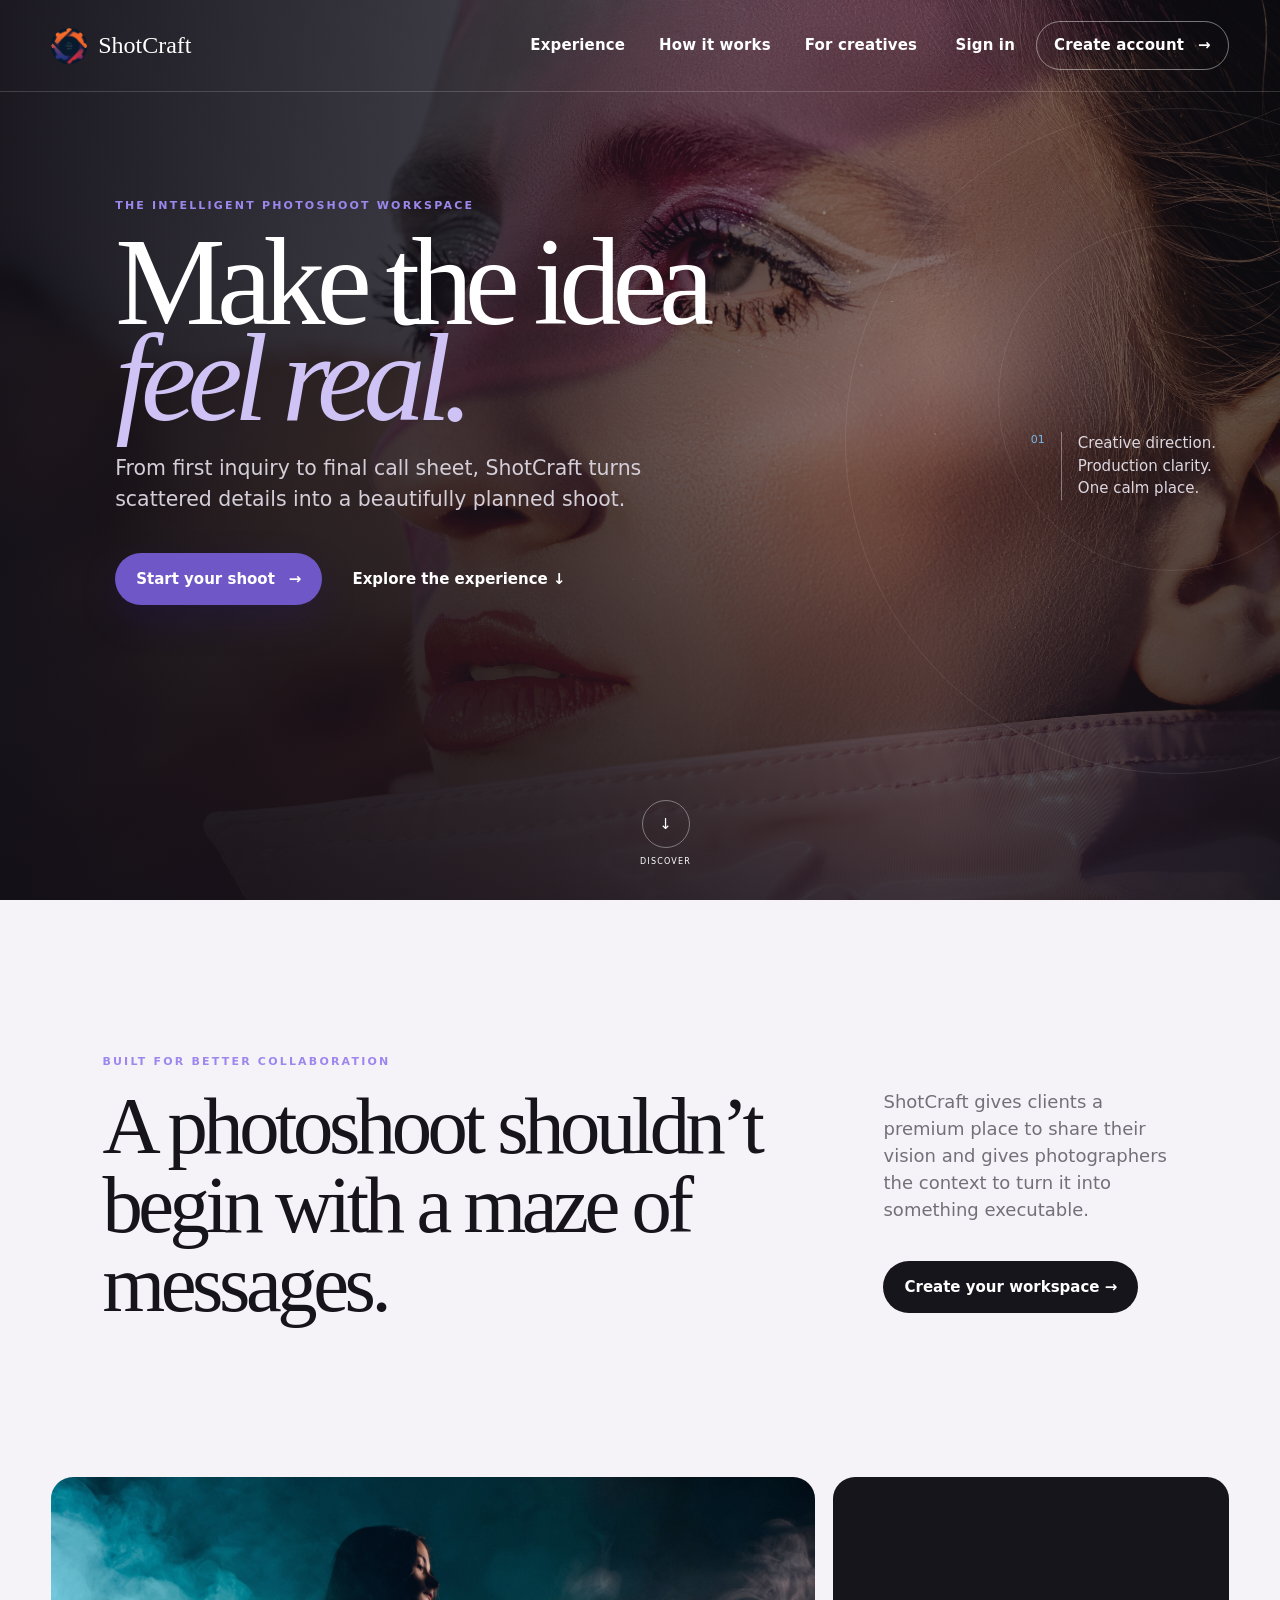
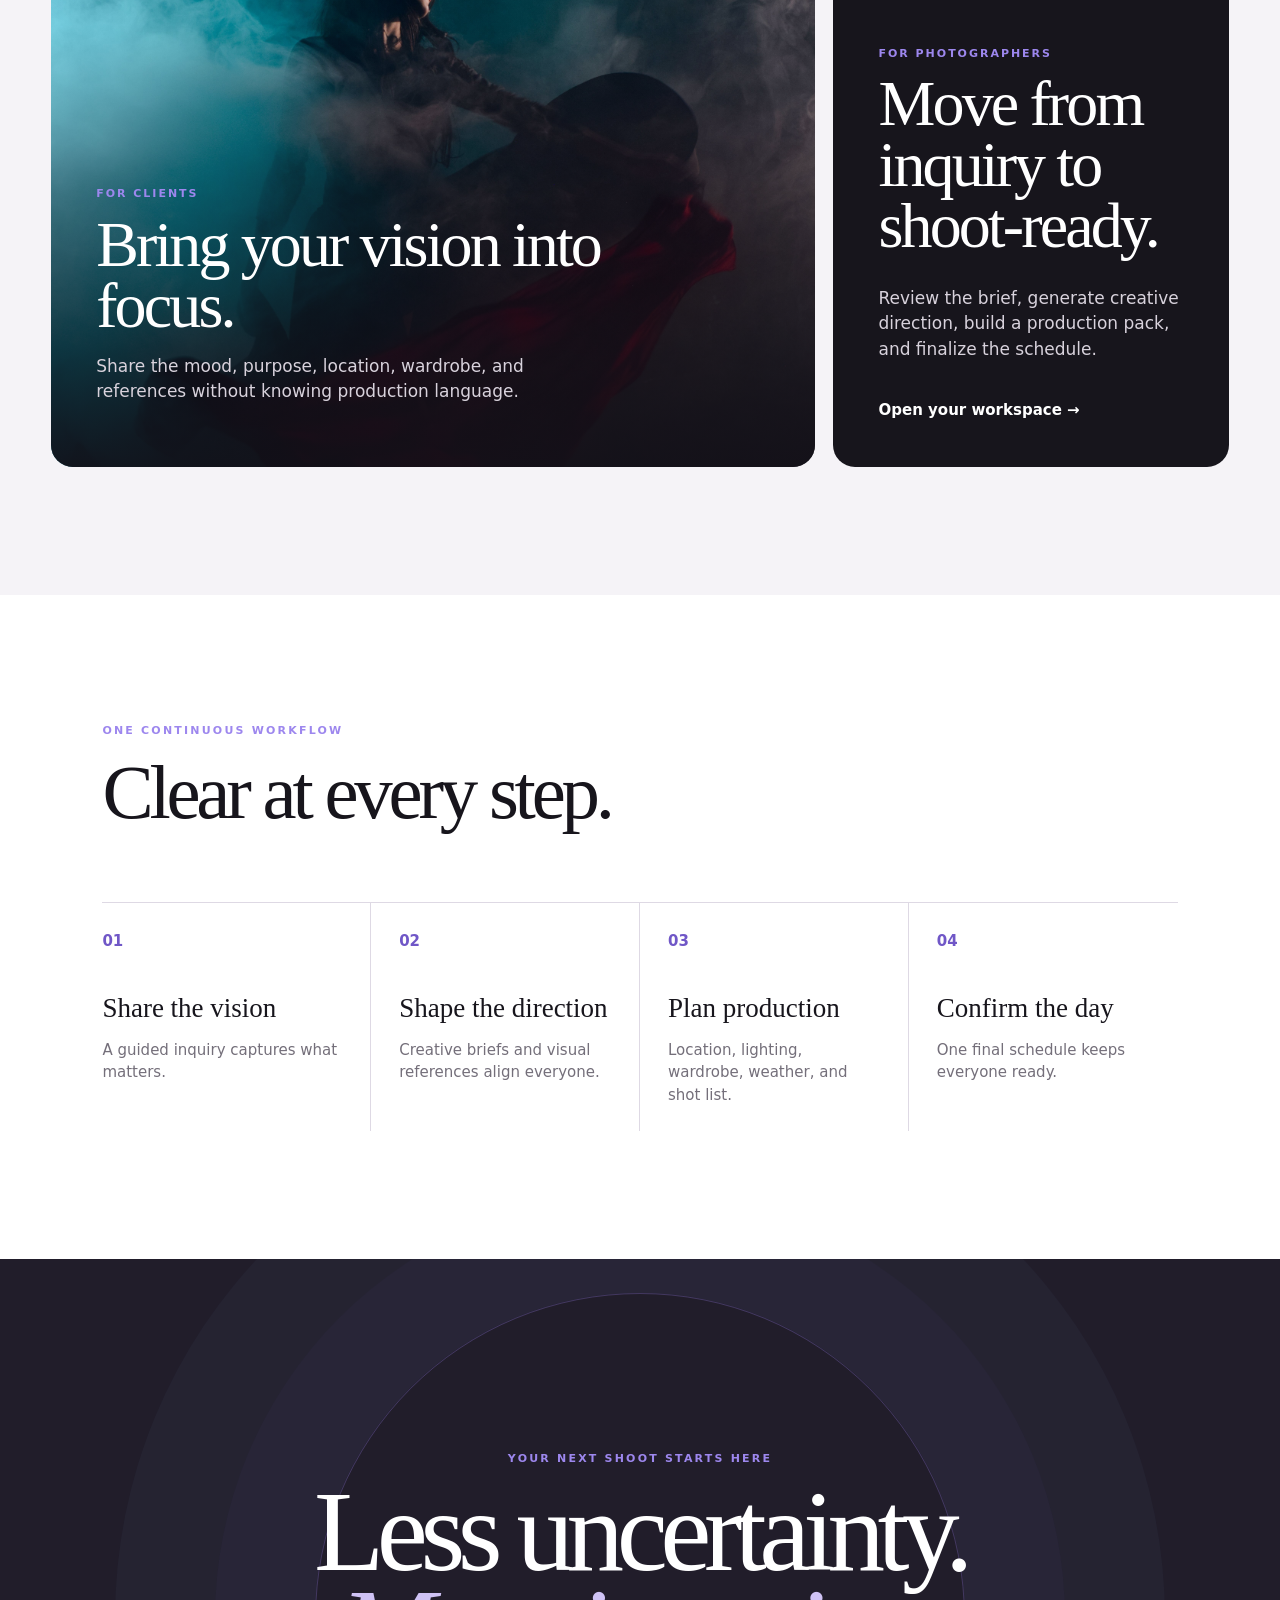
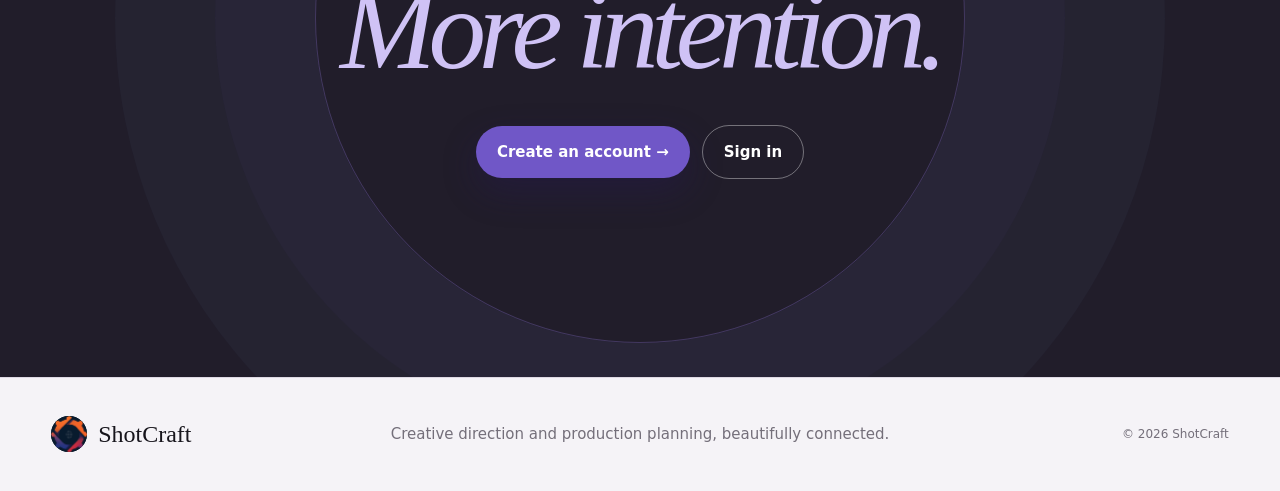
==== commit 0e1cd401: "Added Session based Authentication and Streamlined the Production plan and moddboard rendering logic" ====
--- a/static/index.html
+++ b/static/index.html
@@ -1,8 +1,8 @@
 <!doctype html><html lang="en"><head><meta charset="utf-8"><meta name="viewport" content="width=device-width,initial-scale=1"><meta name="description" content="ShotCraft turns a photoshoot idea into a visual direction, production plan, and confirmed session."><title>ShotCraft — Shape the shoot before shoot day</title><link rel="stylesheet" href="/static/landing.css"><style>.logo-mark.logo-image{position:relative;overflow:hidden;border:0;background:#071a2a;isolation:isolate}.logo-mark.logo-image img{position:absolute;top:50%;left:50%;display:block;width:172%;height:172%;max-width:none;object-fit:cover;transform:translate(-50%,-50%)}</style></head><body>
-<header class="site-header"><a class="logo" href="#top" aria-label="ShotCraft home"><span class="logo-mark logo-image"><img src="/static/brand/shotcraft-mark.png" alt=""></span><span>ShotCraft</span></a><nav aria-label="Main navigation"><a href="#experience">Experience</a><a href="#workflow">How it works</a><a href="#for-creatives">For creatives</a></nav><div class="auth-links"><a class="signin" href="/auth?mode=login">Sign in</a><a class="signup" href="/auth?mode=signup">Create account <span>→</span></a></div></header>
+<header class="site-header"><a class="logo" href="#top" aria-label="ShotCraft home"><span class="logo-mark logo-image"><img src="/static/brand/shotcraft-mark.png" alt=""></span><span>ShotCraft</span></a><nav aria-label="Main navigation"><a href="#experience">Experience</a><a href="#workflow">How it works</a><a href="#for-creatives">For creatives</a></nav><div class="auth-links" id="landingAuth"><a class="signin" href="/auth?mode=login">Sign in</a><a class="signup" href="/auth?mode=signup">Create account <span>→</span></a></div></header>
 <main id="top"><section class="hero" aria-labelledby="hero-title"><img class="hero-image" src="https://images.unsplash.com/photo-1506146332389-18140dc7b2fb?auto=format&fit=crop&w=2200&q=90" alt="Seattle skyline at dusk"><div class="hero-wash"></div><div class="hero-orbit one"></div><div class="hero-orbit two"></div><div class="hero-copy"><p class="eyebrow">The intelligent photoshoot workspace</p><h1 id="hero-title">Make the idea<br><em>feel real.</em></h1><p class="hero-lede">From first inquiry to final call sheet, ShotCraft turns scattered details into a beautifully planned shoot.</p><div class="hero-actions"><a class="button primary" href="/auth?mode=signup">Start your shoot <span>→</span></a><a class="text-link" href="#experience">Explore the experience <span>↓</span></a></div></div><aside class="hero-note"><span>01</span><p>Creative direction.<br>Production clarity.<br>One calm place.</p></aside><a class="scroll" href="#experience" aria-label="Scroll to discover"><span>↓</span><small>Discover</small></a></section>
 <section class="statement" id="experience"><div><p class="eyebrow">Built for better collaboration</p><h2>A photoshoot shouldn’t begin with a maze of messages.</h2></div><div class="statement-copy"><p>ShotCraft gives clients a premium place to share their vision and gives photographers the context to turn it into something executable.</p><a class="button dark" href="/auth?mode=signup">Create your workspace →</a></div></section>
 <section class="feature-grid" id="for-creatives"><article class="feature feature-photo"><img src="https://images.unsplash.com/photo-1587474260584-136574528ed5?auto=format&fit=crop&w=1400&q=88" alt="India Gate in New Delhi"><div class="shade"></div><div><span>For clients</span><h3>Bring your vision into focus.</h3><p>Share the mood, purpose, location, wardrobe, and references without knowing production language.</p></div></article><article class="feature feature-ink"><span>For photographers</span><h3>Move from inquiry to shoot-ready.</h3><p>Review the brief, generate creative direction, build a production pack, and finalize the schedule.</p><a href="/auth?mode=login">Open your workspace →</a></article></section>
 <section class="workflow" id="workflow"><div class="workflow-head"><div><p class="eyebrow">One continuous workflow</p><h2>Clear at every step.</h2></div></div><ol><li><b>01</b><h3>Share the vision</h3><p>A guided inquiry captures what matters.</p></li><li><b>02</b><h3>Shape the direction</h3><p>Creative briefs and visual references align everyone.</p></li><li><b>03</b><h3>Plan production</h3><p>Location, lighting, wardrobe, weather, and shot list.</p></li><li><b>04</b><h3>Confirm the day</h3><p>One final schedule keeps everyone ready.</p></li></ol></section>
 <section class="closing"><div class="closing-ring"></div><p class="eyebrow">Your next shoot starts here</p><h2>Less uncertainty.<br><em>More intention.</em></h2><div><a class="button primary" href="/auth?mode=signup">Create an account →</a><a class="button ghost" href="/auth?mode=login">Sign in</a></div></section></main>
-<footer><a class="logo" href="#top"><span class="logo-mark logo-image"><img src="/static/brand/shotcraft-mark.png" alt=""></span><span>ShotCraft</span></a><p>Creative direction and production planning, beautifully connected.</p><span>© 2026 ShotCraft</span></footer></body></html>
+<footer><a class="logo" href="#top"><span class="logo-mark logo-image"><img src="/static/brand/shotcraft-mark.png" alt=""></span><span>ShotCraft</span></a><p>Creative direction and production planning, beautifully connected.</p><span>© 2026 ShotCraft</span></footer><script src="/static/landing.js"></script></body></html>
--- a/static/landing.css
+++ b/static/landing.css
@@ -3,3 +3,8 @@
 .site-header nav a,.auth-links a{font-size:15px;letter-spacing:.01em}.hero-image{content:url('/static/landing/shotcraft-hero-portrait.jpg');object-position:68% center}
 .closing-ring{pointer-events:none}.closing>p,.closing>h2,.closing>div:not(.closing-ring){position:relative;z-index:1}
 .feature-photo img{content:url('/static/landing/client-feature-smoke.png');object-position:center 55%}
+.auth-links .signed-in{font-size:12px;color:#e5dff0;white-space:nowrap}@media(max-width:850px){.auth-links .signed-in{display:none}}
+.auth-links .landing-signout{padding:10px 13px;border:1px solid #76b7e5;background:#76b7e5;color:#102233;border-radius:999px;cursor:pointer;font:800 12px/1 Inter,ui-sans-serif,system-ui,sans-serif;white-space:nowrap}.auth-links .landing-signout:hover{background:#9bcef0;border-color:#9bcef0}@media(max-width:850px){.auth-links .landing-signout{padding:9px 12px}}
+
+/* Keep the signed-in header from competing with the centred navigation. */
+.site-header{display:flex}.site-header .logo{flex:0 0 auto}.site-header nav{margin-left:auto}.auth-links{margin-left:clamp(20px,3vw,56px);flex:0 0 auto}.auth-links .signup{display:inline-flex;align-items:center;white-space:nowrap}@media(max-width:1250px){.site-header nav{display:none}.auth-links{margin-left:auto}}@media(max-width:980px){.auth-links .signed-in{display:none}}@media(max-width:560px){.site-header{padding-left:20px;padding-right:20px}.site-header .logo{font-size:21px}.auth-links{gap:9px}.auth-links .signup{padding:10px 12px}.auth-links .signup span{margin-left:8px}}
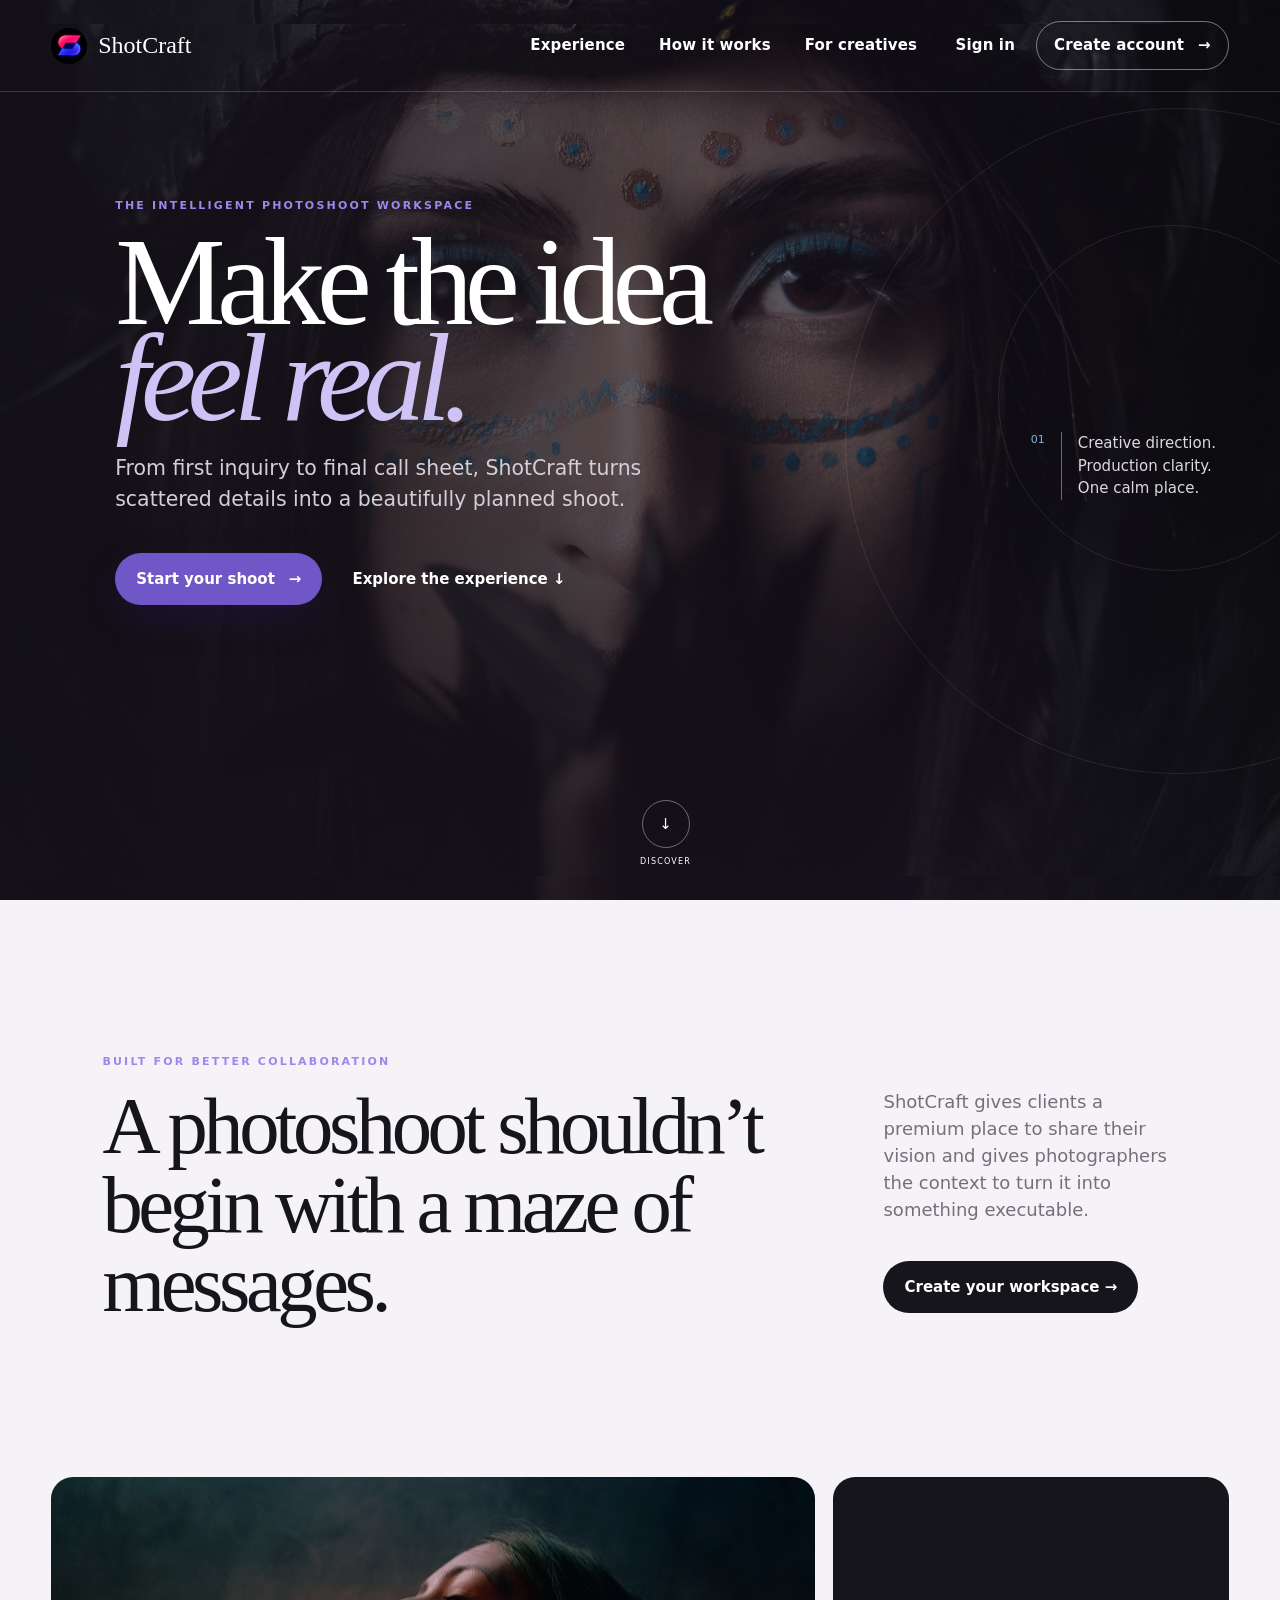
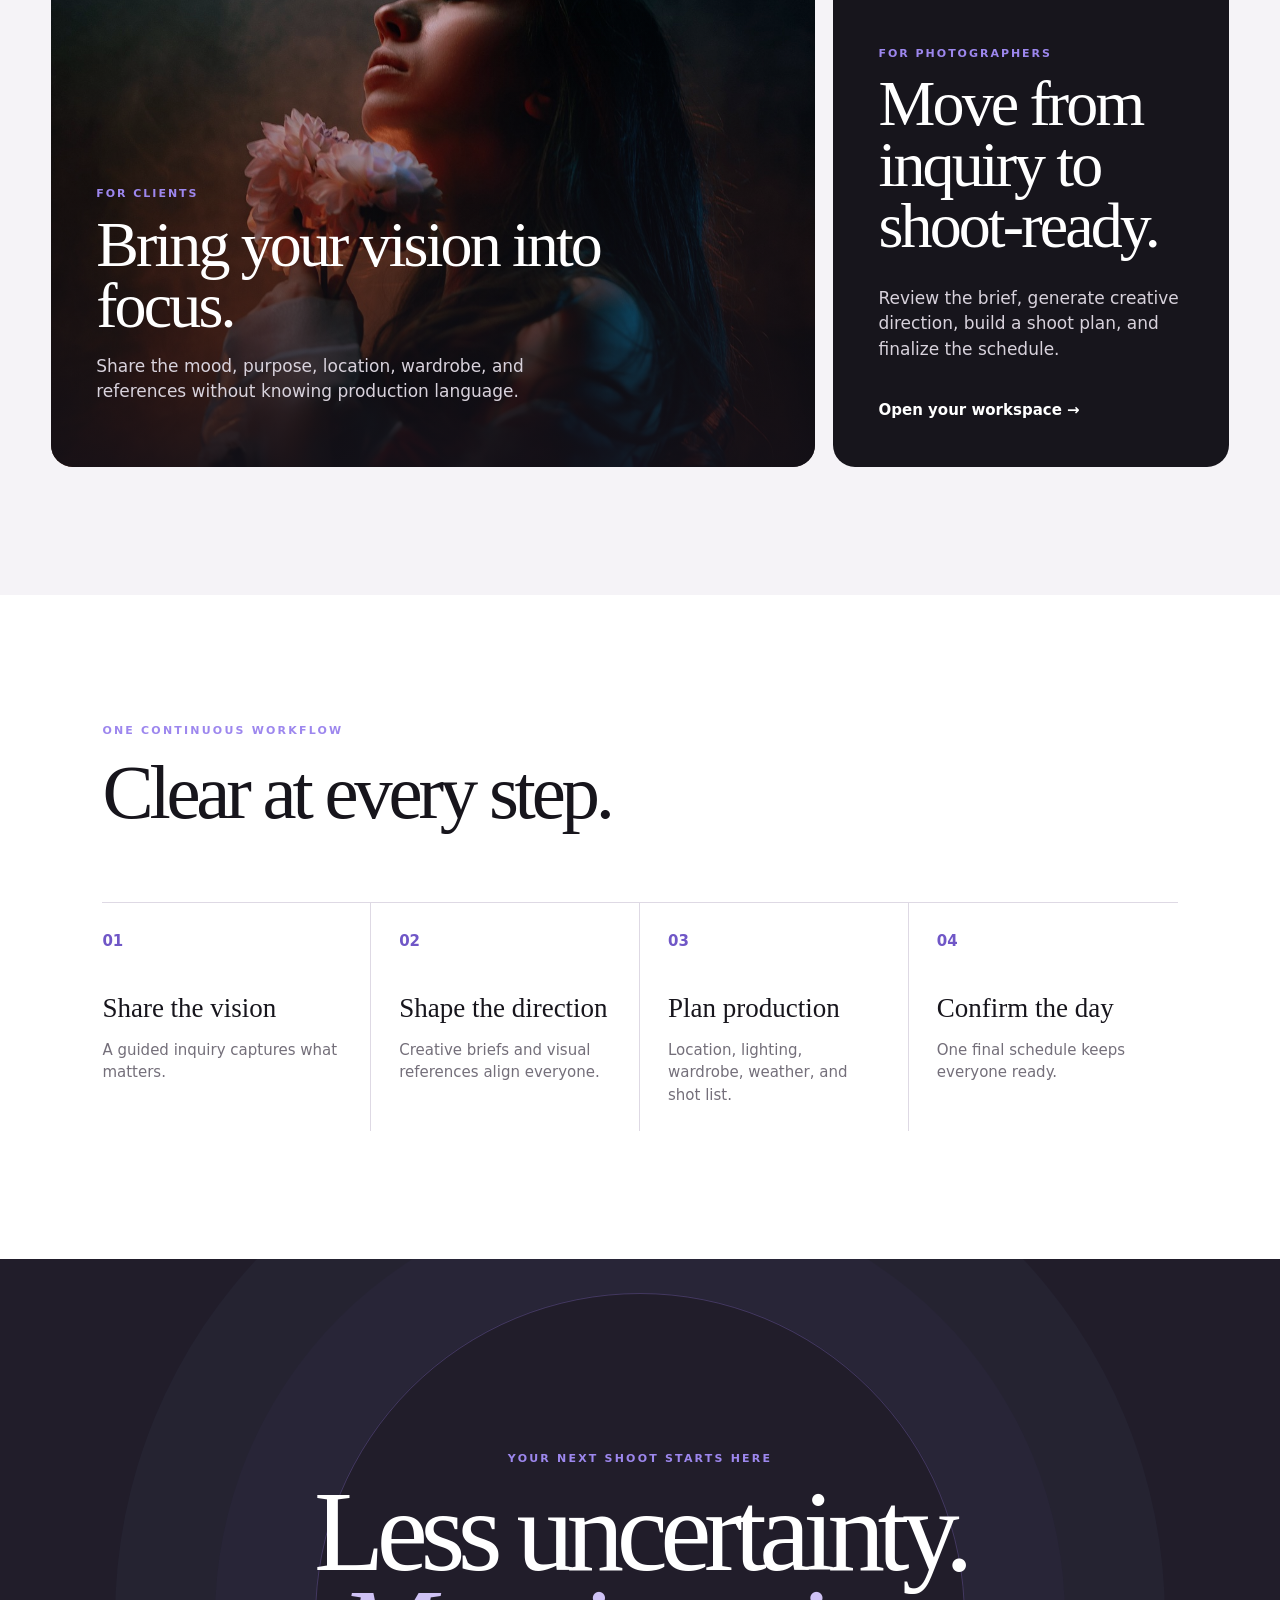
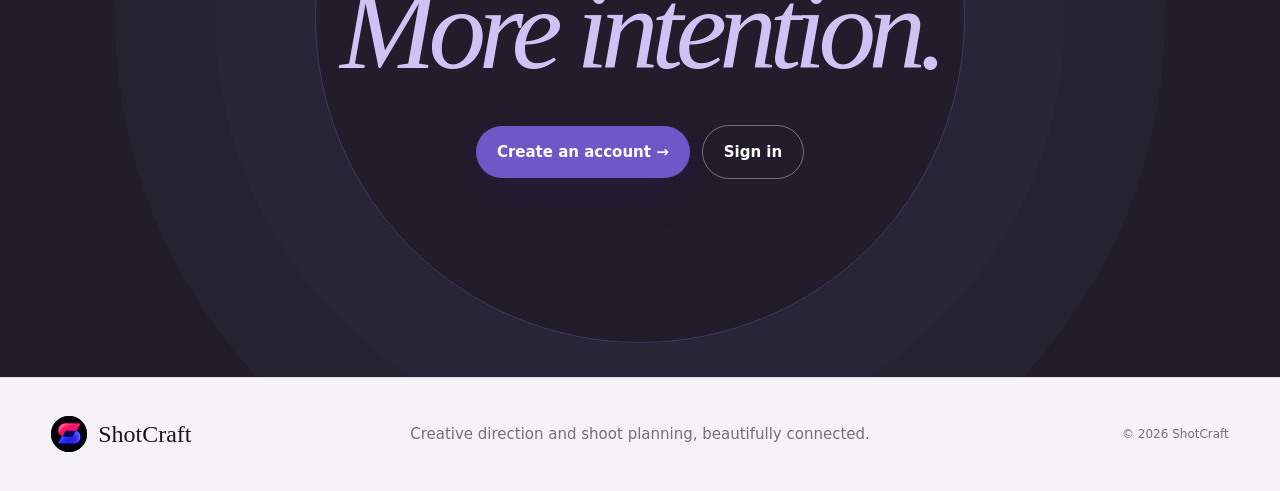
==== commit 448012d7: "Bug fixes and UI refinement" ====
--- a/static/index.html
+++ b/static/index.html
@@ -1,8 +1,8 @@
-<!doctype html><html lang="en"><head><meta charset="utf-8"><meta name="viewport" content="width=device-width,initial-scale=1"><meta name="description" content="ShotCraft turns a photoshoot idea into a visual direction, production plan, and confirmed session."><title>ShotCraft — Shape the shoot before shoot day</title><link rel="stylesheet" href="/static/landing.css"><style>.logo-mark.logo-image{position:relative;overflow:hidden;border:0;background:#071a2a;isolation:isolate}.logo-mark.logo-image img{position:absolute;top:50%;left:50%;display:block;width:172%;height:172%;max-width:none;object-fit:cover;transform:translate(-50%,-50%)}</style></head><body>
+<!doctype html><html lang="en"><head><meta charset="utf-8"><meta name="viewport" content="width=device-width,initial-scale=1"><meta name="description" content="ShotCraft turns a photoshoot idea into a visual direction, shoot plan, and confirmed session."><title>ShotCraft — Shape the shoot before shoot day</title><link rel="stylesheet" href="/static/landing.css"><style>.logo-mark.logo-image{position:relative;overflow:hidden;border:0;background:#071a2a;isolation:isolate}.logo-mark.logo-image img{position:absolute;top:50%;left:50%;display:block;width:100%;height:100%;max-width:none;object-fit:contain;transform:translate(-50%,-50%)}</style></head><body>
 <header class="site-header"><a class="logo" href="#top" aria-label="ShotCraft home"><span class="logo-mark logo-image"><img src="/static/brand/shotcraft-mark.png" alt=""></span><span>ShotCraft</span></a><nav aria-label="Main navigation"><a href="#experience">Experience</a><a href="#workflow">How it works</a><a href="#for-creatives">For creatives</a></nav><div class="auth-links" id="landingAuth"><a class="signin" href="/auth?mode=login">Sign in</a><a class="signup" href="/auth?mode=signup">Create account <span>→</span></a></div></header>
 <main id="top"><section class="hero" aria-labelledby="hero-title"><img class="hero-image" src="https://images.unsplash.com/photo-1506146332389-18140dc7b2fb?auto=format&fit=crop&w=2200&q=90" alt="Seattle skyline at dusk"><div class="hero-wash"></div><div class="hero-orbit one"></div><div class="hero-orbit two"></div><div class="hero-copy"><p class="eyebrow">The intelligent photoshoot workspace</p><h1 id="hero-title">Make the idea<br><em>feel real.</em></h1><p class="hero-lede">From first inquiry to final call sheet, ShotCraft turns scattered details into a beautifully planned shoot.</p><div class="hero-actions"><a class="button primary" href="/auth?mode=signup">Start your shoot <span>→</span></a><a class="text-link" href="#experience">Explore the experience <span>↓</span></a></div></div><aside class="hero-note"><span>01</span><p>Creative direction.<br>Production clarity.<br>One calm place.</p></aside><a class="scroll" href="#experience" aria-label="Scroll to discover"><span>↓</span><small>Discover</small></a></section>
 <section class="statement" id="experience"><div><p class="eyebrow">Built for better collaboration</p><h2>A photoshoot shouldn’t begin with a maze of messages.</h2></div><div class="statement-copy"><p>ShotCraft gives clients a premium place to share their vision and gives photographers the context to turn it into something executable.</p><a class="button dark" href="/auth?mode=signup">Create your workspace →</a></div></section>
-<section class="feature-grid" id="for-creatives"><article class="feature feature-photo"><img src="https://images.unsplash.com/photo-1587474260584-136574528ed5?auto=format&fit=crop&w=1400&q=88" alt="India Gate in New Delhi"><div class="shade"></div><div><span>For clients</span><h3>Bring your vision into focus.</h3><p>Share the mood, purpose, location, wardrobe, and references without knowing production language.</p></div></article><article class="feature feature-ink"><span>For photographers</span><h3>Move from inquiry to shoot-ready.</h3><p>Review the brief, generate creative direction, build a production pack, and finalize the schedule.</p><a href="/auth?mode=login">Open your workspace →</a></article></section>
+<section class="feature-grid" id="for-creatives"><article class="feature feature-photo"><img src="https://images.unsplash.com/photo-1587474260584-136574528ed5?auto=format&fit=crop&w=1400&q=88" alt="India Gate in New Delhi"><div class="shade"></div><div><span>For clients</span><h3>Bring your vision into focus.</h3><p>Share the mood, purpose, location, wardrobe, and references without knowing production language.</p></div></article><article class="feature feature-ink"><span>For photographers</span><h3>Move from inquiry to shoot-ready.</h3><p>Review the brief, generate creative direction, build a shoot plan, and finalize the schedule.</p><a href="/auth?mode=login">Open your workspace →</a></article></section>
 <section class="workflow" id="workflow"><div class="workflow-head"><div><p class="eyebrow">One continuous workflow</p><h2>Clear at every step.</h2></div></div><ol><li><b>01</b><h3>Share the vision</h3><p>A guided inquiry captures what matters.</p></li><li><b>02</b><h3>Shape the direction</h3><p>Creative briefs and visual references align everyone.</p></li><li><b>03</b><h3>Plan production</h3><p>Location, lighting, wardrobe, weather, and shot list.</p></li><li><b>04</b><h3>Confirm the day</h3><p>One final schedule keeps everyone ready.</p></li></ol></section>
 <section class="closing"><div class="closing-ring"></div><p class="eyebrow">Your next shoot starts here</p><h2>Less uncertainty.<br><em>More intention.</em></h2><div><a class="button primary" href="/auth?mode=signup">Create an account →</a><a class="button ghost" href="/auth?mode=login">Sign in</a></div></section></main>
-<footer><a class="logo" href="#top"><span class="logo-mark logo-image"><img src="/static/brand/shotcraft-mark.png" alt=""></span><span>ShotCraft</span></a><p>Creative direction and production planning, beautifully connected.</p><span>© 2026 ShotCraft</span></footer><script src="/static/landing.js"></script></body></html>
+<footer><a class="logo" href="#top"><span class="logo-mark logo-image"><img src="/static/brand/shotcraft-mark.png" alt=""></span><span>ShotCraft</span></a><p>Creative direction and shoot planning, beautifully connected.</p><span>© 2026 ShotCraft</span></footer><script src="/static/landing.js"></script></body></html>
--- a/static/landing.css
+++ b/static/landing.css
@@ -1,8 +1,8 @@
-:root{--ink:#17151c;--paper:#f5f3f7;--white:#fff;--iris:#7057c7;--iris-light:#9d87ee;--sky:#76b7e5;--muted:#746f7a;--line:#ded9e4}*{box-sizing:border-box}html{scroll-behavior:smooth}body{margin:0;background:var(--paper);color:var(--ink);font:15px/1.5 Inter,ui-sans-serif,system-ui,sans-serif}.site-header{position:absolute;z-index:10;top:0;left:0;width:100%;height:92px;padding:0 clamp(24px,4vw,70px);display:grid;grid-template-columns:1fr auto 1fr;align-items:center;color:#fff;border-bottom:1px solid #ffffff2b}.logo{display:inline-flex;align-items:center;gap:11px;color:inherit;text-decoration:none;font:500 24px Georgia,serif}.logo-mark{width:36px;height:36px;display:grid;place-items:center;border:1px solid var(--sky);border-radius:50%;font:16px Georgia}.site-header nav{display:flex;gap:34px}.site-header nav a,.auth-links a{color:inherit;text-decoration:none;font-size:12px;font-weight:750}.auth-links{justify-self:end;display:flex;align-items:center;gap:21px}.signup{padding:12px 17px;border:1px solid #ffffff70;border-radius:999px}.signup span,.button span{margin-left:14px}.hero{position:relative;min-height:100svh;overflow:hidden;background:#15131a;color:#fff}.hero-image,.hero-wash{position:absolute;inset:0;width:100%;height:100%}.hero-image{object-fit:cover;filter:saturate(.7)}.hero-wash{background:linear-gradient(90deg,#131018f2 0%,#17121bb8 43%,#21182d5e 73%,#1110169c),linear-gradient(0deg,#121016b5,#1210160d 50%)}.hero-copy{position:relative;z-index:2;width:min(760px,72vw);padding:clamp(180px,22vh,260px) 0 110px clamp(24px,9vw,150px)}.eyebrow{margin:0;color:var(--iris-light);font-size:11px;font-weight:850;letter-spacing:.2em;text-transform:uppercase}.hero h1{margin:19px 0 26px;font:500 clamp(68px,9.7vw,148px)/.78 Georgia,serif;letter-spacing:-.07em}.hero h1 em,.closing h2 em{color:#cfc2f5;font-weight:400}.hero-lede{max-width:560px;color:#d4ced8;font-size:clamp(17px,1.6vw,22px)}.hero-actions{display:flex;align-items:center;gap:30px;margin-top:38px}.button{display:inline-flex;align-items:center;justify-content:center;padding:15px 21px;border-radius:999px;text-decoration:none;font-weight:800}.button.primary{background:var(--iris);color:#fff;box-shadow:0 14px 35px #26175955}.button.primary:hover{background:#5b43b1}.text-link{color:#fff;text-decoration:none;font-weight:700}.hero-note{position:absolute;right:clamp(25px,5vw,75px);top:48%;z-index:2;display:flex;gap:16px;color:#ddd7e0}.hero-note span{color:var(--sky);font-size:11px}.hero-note p{margin:0;padding-left:16px;border-left:1px solid #ffffff60}.scroll{position:absolute;z-index:2;bottom:32px;left:50%;display:grid;place-items:center;color:#fff;text-decoration:none}.scroll span{width:48px;height:48px;display:grid;place-items:center;border:1px solid #ffffff60;border-radius:50%}.scroll small{margin-top:8px;text-transform:uppercase;letter-spacing:.15em;font-size:8px}.hero-orbit{position:absolute;border:1px solid #ffffff17;border-radius:50%}.hero-orbit.one{width:52vw;height:52vw;right:-18vw;top:12vh}.hero-orbit.two{width:27vw;height:27vw;right:-5vw;top:25vh}.statement{padding:clamp(85px,12vw,170px) max(24px,8vw);display:grid;grid-template-columns:1.5fr .65fr;gap:8vw;align-items:end}.statement h2{max-width:890px;margin:16px 0 0;font:500 clamp(45px,6.3vw,92px)/.98 Georgia;letter-spacing:-.055em}.statement-copy{padding-bottom:10px}.statement-copy p{color:var(--muted);font-size:18px}.button.dark{margin-top:20px;background:var(--ink);color:#fff}.feature-grid{padding:0 max(24px,4vw) clamp(90px,10vw,150px);display:grid;grid-template-columns:1.45fr .75fr;gap:18px}.feature{position:relative;min-height:590px;border-radius:22px;overflow:hidden;padding:45px;display:flex;flex-direction:column;justify-content:flex-end}.feature-photo{color:#fff}.feature-photo img,.feature-photo .shade{position:absolute;inset:0;width:100%;height:100%}.feature-photo img{object-fit:cover}.feature-photo .shade{background:linear-gradient(0deg,#131018e8,#13101813 75%)}.feature>div{position:relative}.feature span{color:var(--iris-light);font-size:11px;font-weight:850;letter-spacing:.18em;text-transform:uppercase}.feature h3{max-width:650px;margin:12px 0;font:500 clamp(40px,5vw,72px)/.95 Georgia;letter-spacing:-.045em}.feature p{max-width:520px;color:#d8d2dc;font-size:17px}.feature-ink{background:var(--ink);color:#fff}.feature-ink a{margin-top:20px;color:#fff;text-decoration:none;font-weight:800}.workflow{padding:clamp(85px,10vw,140px) max(24px,8vw);background:#fff}.workflow h2{margin:10px 0 0;font:500 clamp(48px,6vw,82px) Georgia;letter-spacing:-.055em}.workflow ol{list-style:none;padding:0;margin:65px 0 0;display:grid;grid-template-columns:repeat(4,1fr);border-top:1px solid var(--line)}.workflow li{padding:27px 28px 10px 0;border-right:1px solid var(--line)}.workflow li+li{padding-left:28px}.workflow li:last-child{border-right:0}.workflow li b{color:var(--iris)}.workflow li h3{font:500 27px Georgia;margin:40px 0 12px}.workflow li p{color:var(--muted)}.closing{position:relative;overflow:hidden;padding:clamp(110px,15vw,210px) 24px;text-align:center;background:#211d2a;color:#fff}.closing h2{position:relative;margin:15px 0 40px;font:500 clamp(65px,9vw,130px)/.85 Georgia;letter-spacing:-.065em}.closing .button{margin:6px}.button.ghost{border:1px solid #ffffff60;color:#fff}.closing-ring{position:absolute;width:650px;height:650px;left:calc(50% - 325px);top:calc(50% - 325px);border:1px solid #9178dd4d;border-radius:50%;box-shadow:0 0 0 100px #7057c70a,0 0 0 200px #76b7e50a}footer{padding:30px max(24px,4vw);display:grid;grid-template-columns:1fr auto 1fr;align-items:center;border-top:1px solid var(--line)}footer p{color:var(--muted)}footer>span{justify-self:end;color:var(--muted);font-size:12px}@media(max-width:850px){.site-header{grid-template-columns:1fr auto;height:75px}.site-header nav{display:none}.auth-links .signin{display:none}.hero-copy{width:100%;padding-left:24px;padding-right:24px}.hero-note{display:none}.statement,.feature-grid{grid-template-columns:1fr}.feature{min-height:500px}.workflow ol{grid-template-columns:1fr 1fr}.workflow li:nth-child(2){border-right:0}.workflow li:nth-child(-n+2){border-bottom:1px solid var(--line)}footer{grid-template-columns:1fr;gap:12px}footer>span{justify-self:start}}@media(max-width:560px){.hero h1{font-size:64px}.hero-actions{align-items:flex-start;flex-direction:column}.statement{padding-left:24px;padding-right:24px}.statement h2{font-size:48px}.feature{padding:28px;min-height:440px}.workflow ol{grid-template-columns:1fr}.workflow li,.workflow li+li{padding:24px 0;border-right:0;border-bottom:1px solid var(--line)}.workflow li h3{margin-top:18px}.closing h2{font-size:61px}}
+:root{--ink:#17151c;--paper:#f5f3f7;--white:#fff;--iris:#7057c7;--iris-light:#9d87ee;--sky:#76b7e5;--muted:#746f7a;--line:#ded9e4}*{box-sizing:border-box}html{scroll-behavior:smooth}body{margin:0;background:var(--paper);color:var(--ink);font:15px/1.5 Inter,ui-sans-serif,system-ui,sans-serif}.site-header{position:absolute;z-index:10;top:0;left:0;width:100%;height:92px;padding:0 clamp(24px,4vw,70px);display:grid;grid-template-columns:1fr auto 1fr;align-items:center;color:#fff;border-bottom:1px solid #ffffff2b}.logo{display:inline-flex;align-items:center;gap:11px;color:inherit;text-decoration:none;font:500 24px Georgia,serif}.logo-mark{width:36px;height:36px;display:grid;place-items:center;border:1px solid var(--sky);border-radius:50%;font:16px Georgia}.site-header nav{display:flex;gap:34px}.site-header nav a,.auth-links a{color:inherit;text-decoration:none;font-size:12px;font-weight:750}.auth-links{justify-self:end;display:flex;align-items:center;gap:21px}.signup{padding:12px 17px;border:1px solid #ffffff70;border-radius:999px}.signup span,.button span{margin-left:14px}.hero{position:relative;min-height:100svh;overflow:hidden;background:#15131a url("/static/landing/shotcraft-hero-portrait.jpg") center/cover;color:#fff}.hero-image,.hero-wash{position:absolute;inset:0;width:100%;height:100%}.hero-image{object-fit:contain;filter:saturate(.7)}.hero-wash{background:linear-gradient(90deg,#131018f2 0%,#17121bb8 43%,#21182d5e 73%,#1110169c),linear-gradient(0deg,#121016b5,#1210160d 50%)}.hero-copy{position:relative;z-index:2;width:min(760px,72vw);padding:clamp(180px,22vh,260px) 0 110px clamp(24px,9vw,150px)}.eyebrow{margin:0;color:var(--iris-light);font-size:11px;font-weight:850;letter-spacing:.2em;text-transform:uppercase}.hero h1{margin:19px 0 26px;font:500 clamp(68px,9.7vw,148px)/.78 Georgia,serif;letter-spacing:-.07em}.hero h1 em,.closing h2 em{color:#cfc2f5;font-weight:400}.hero-lede{max-width:560px;color:#d4ced8;font-size:clamp(17px,1.6vw,22px)}.hero-actions{display:flex;align-items:center;gap:30px;margin-top:38px}.button{display:inline-flex;align-items:center;justify-content:center;padding:15px 21px;border-radius:999px;text-decoration:none;font-weight:800}.button.primary{background:var(--iris);color:#fff;box-shadow:0 14px 35px #26175955}.button.primary:hover{background:#5b43b1}.text-link{color:#fff;text-decoration:none;font-weight:700}.hero-note{position:absolute;right:clamp(25px,5vw,75px);top:48%;z-index:2;display:flex;gap:16px;color:#ddd7e0}.hero-note span{color:var(--sky);font-size:11px}.hero-note p{margin:0;padding-left:16px;border-left:1px solid #ffffff60}.scroll{position:absolute;z-index:2;bottom:32px;left:50%;display:grid;place-items:center;color:#fff;text-decoration:none}.scroll span{width:48px;height:48px;display:grid;place-items:center;border:1px solid #ffffff60;border-radius:50%}.scroll small{margin-top:8px;text-transform:uppercase;letter-spacing:.15em;font-size:8px}.hero-orbit{position:absolute;border:1px solid #ffffff17;border-radius:50%}.hero-orbit.one{width:52vw;height:52vw;right:-18vw;top:12vh}.hero-orbit.two{width:27vw;height:27vw;right:-5vw;top:25vh}.statement{padding:clamp(85px,12vw,170px) max(24px,8vw);display:grid;grid-template-columns:1.5fr .65fr;gap:8vw;align-items:end}.statement h2{max-width:890px;margin:16px 0 0;font:500 clamp(45px,6.3vw,92px)/.98 Georgia;letter-spacing:-.055em}.statement-copy{padding-bottom:10px}.statement-copy p{color:var(--muted);font-size:18px}.button.dark{margin-top:20px;background:var(--ink);color:#fff}.feature-grid{padding:0 max(24px,4vw) clamp(90px,10vw,150px);display:grid;grid-template-columns:1.45fr .75fr;gap:18px}.feature{position:relative;min-height:590px;border-radius:22px;overflow:hidden;padding:45px;display:flex;flex-direction:column;justify-content:flex-end}.feature-photo{color:#fff}.feature-photo img,.feature-photo .shade{position:absolute;inset:0;width:100%;height:100%}.feature-photo img{object-fit:cover}.feature-photo .shade{background:linear-gradient(0deg,#131018e8,#13101813 75%)}.feature>div{position:relative}.feature span{color:var(--iris-light);font-size:11px;font-weight:850;letter-spacing:.18em;text-transform:uppercase}.feature h3{max-width:650px;margin:12px 0;font:500 clamp(40px,5vw,72px)/.95 Georgia;letter-spacing:-.045em}.feature p{max-width:520px;color:#d8d2dc;font-size:17px}.feature-ink{background:var(--ink);color:#fff}.feature-ink a{margin-top:20px;color:#fff;text-decoration:none;font-weight:800}.workflow{padding:clamp(85px,10vw,140px) max(24px,8vw);background:#fff}.workflow h2{margin:10px 0 0;font:500 clamp(48px,6vw,82px) Georgia;letter-spacing:-.055em}.workflow ol{list-style:none;padding:0;margin:65px 0 0;display:grid;grid-template-columns:repeat(4,1fr);border-top:1px solid var(--line)}.workflow li{padding:27px 28px 10px 0;border-right:1px solid var(--line)}.workflow li+li{padding-left:28px}.workflow li:last-child{border-right:0}.workflow li b{color:var(--iris)}.workflow li h3{font:500 27px Georgia;margin:40px 0 12px}.workflow li p{color:var(--muted)}.closing{position:relative;overflow:hidden;padding:clamp(110px,15vw,210px) 24px;text-align:center;background:#211d2a;color:#fff}.closing h2{position:relative;margin:15px 0 40px;font:500 clamp(65px,9vw,130px)/.85 Georgia;letter-spacing:-.065em}.closing .button{margin:6px}.button.ghost{border:1px solid #ffffff60;color:#fff}.closing-ring{position:absolute;width:650px;height:650px;left:calc(50% - 325px);top:calc(50% - 325px);border:1px solid #9178dd4d;border-radius:50%;box-shadow:0 0 0 100px #7057c70a,0 0 0 200px #76b7e50a}footer{padding:30px max(24px,4vw);display:grid;grid-template-columns:1fr auto 1fr;align-items:center;border-top:1px solid var(--line)}footer p{color:var(--muted)}footer>span{justify-self:end;color:var(--muted);font-size:12px}@media(max-width:850px){.site-header{grid-template-columns:1fr auto;height:75px}.site-header nav{display:none}.auth-links .signin{display:none}.hero-copy{width:100%;padding-left:24px;padding-right:24px}.hero-note{display:none}.statement,.feature-grid{grid-template-columns:1fr}.feature{min-height:500px}.workflow ol{grid-template-columns:1fr 1fr}.workflow li:nth-child(2){border-right:0}.workflow li:nth-child(-n+2){border-bottom:1px solid var(--line)}footer{grid-template-columns:1fr;gap:12px}footer>span{justify-self:start}}@media(max-width:560px){.hero h1{font-size:64px}.hero-actions{align-items:flex-start;flex-direction:column}.statement{padding-left:24px;padding-right:24px}.statement h2{font-size:48px}.feature{padding:28px;min-height:440px}.workflow ol{grid-template-columns:1fr}.workflow li,.workflow li+li{padding:24px 0;border-right:0;border-bottom:1px solid var(--line)}.workflow li h3{margin-top:18px}.closing h2{font-size:61px}}
 /* Refined landing hero and more legible primary navigation. */
 .site-header nav a,.auth-links a{font-size:15px;letter-spacing:.01em}.hero-image{content:url('/static/landing/shotcraft-hero-portrait.jpg');object-position:68% center}
 .closing-ring{pointer-events:none}.closing>p,.closing>h2,.closing>div:not(.closing-ring){position:relative;z-index:1}
-.feature-photo img{content:url('/static/landing/client-feature-smoke.png');object-position:center 55%}
+.feature-photo img{content:url('/static/landing/landing2.jpg');object-position:center 30%}
 .auth-links .signed-in{font-size:12px;color:#e5dff0;white-space:nowrap}@media(max-width:850px){.auth-links .signed-in{display:none}}
 .auth-links .landing-signout{padding:10px 13px;border:1px solid #76b7e5;background:#76b7e5;color:#102233;border-radius:999px;cursor:pointer;font:800 12px/1 Inter,ui-sans-serif,system-ui,sans-serif;white-space:nowrap}.auth-links .landing-signout:hover{background:#9bcef0;border-color:#9bcef0}@media(max-width:850px){.auth-links .landing-signout{padding:9px 12px}}
 
